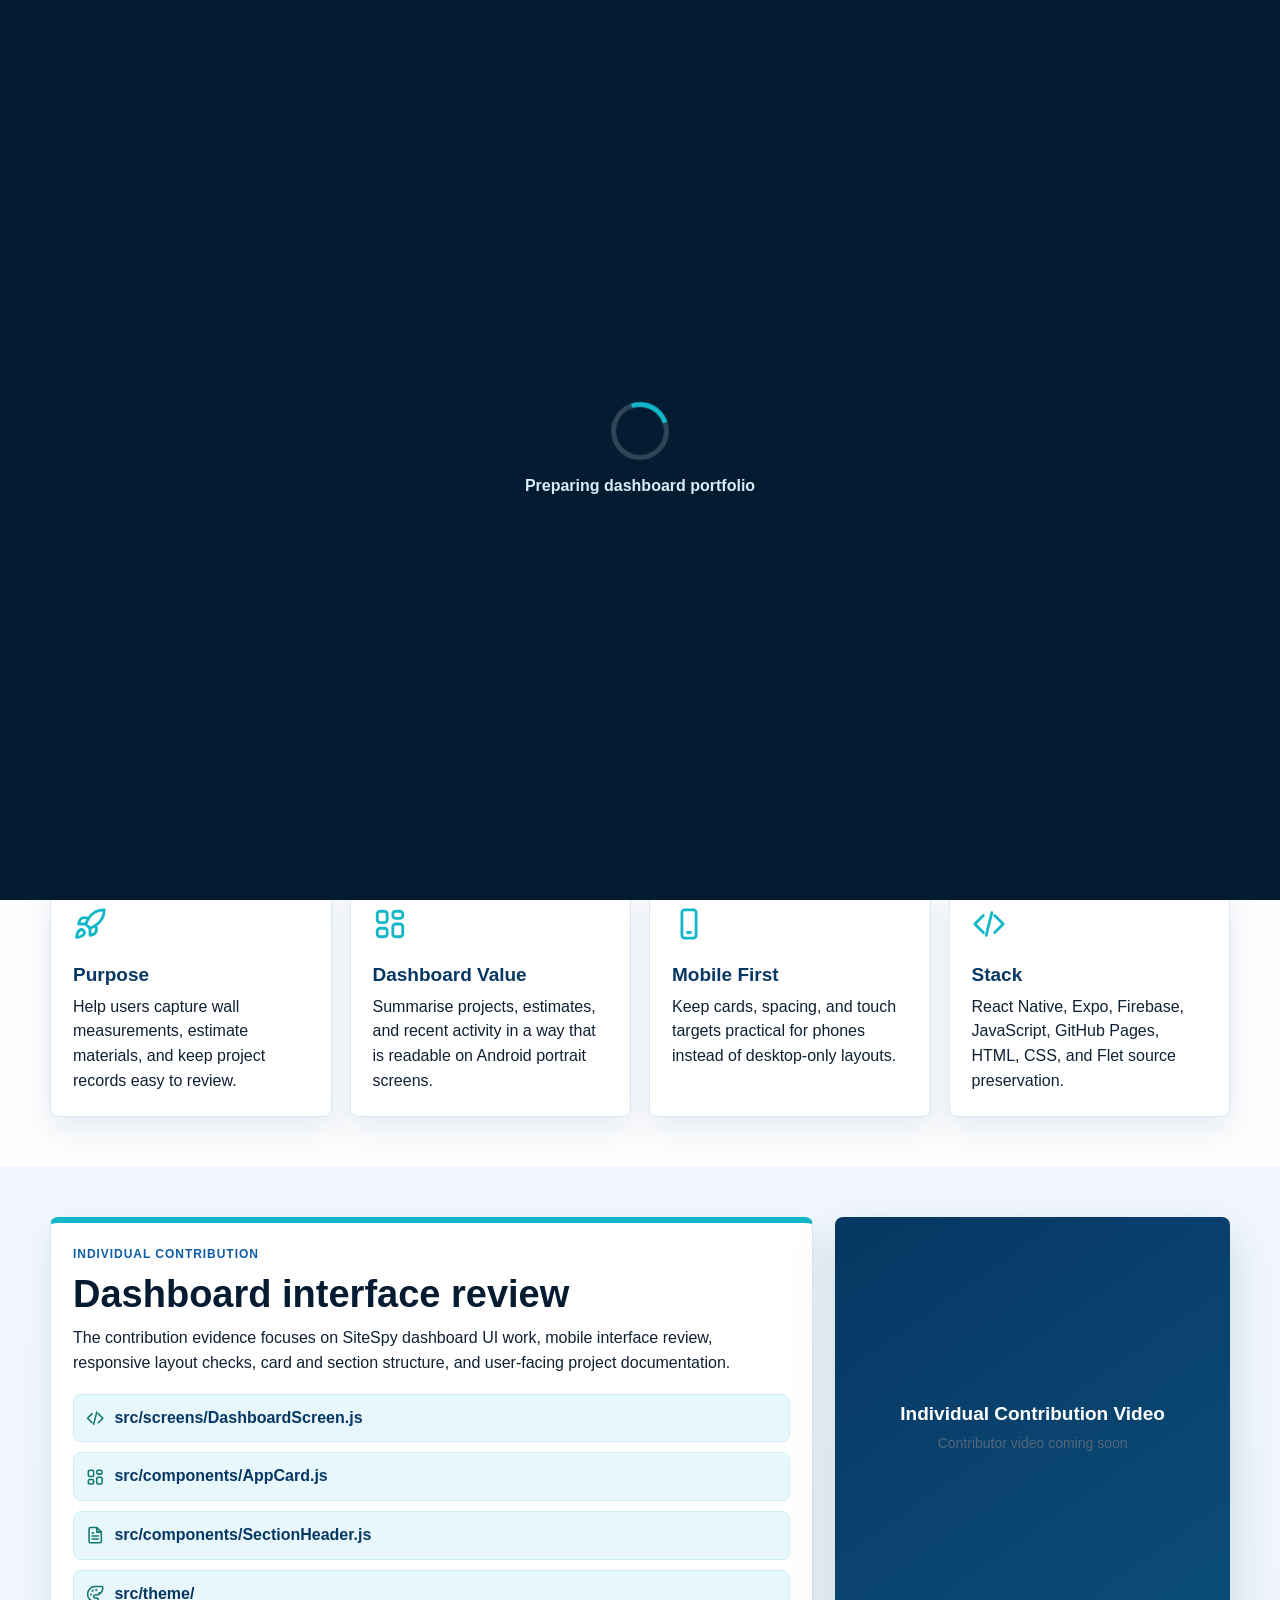
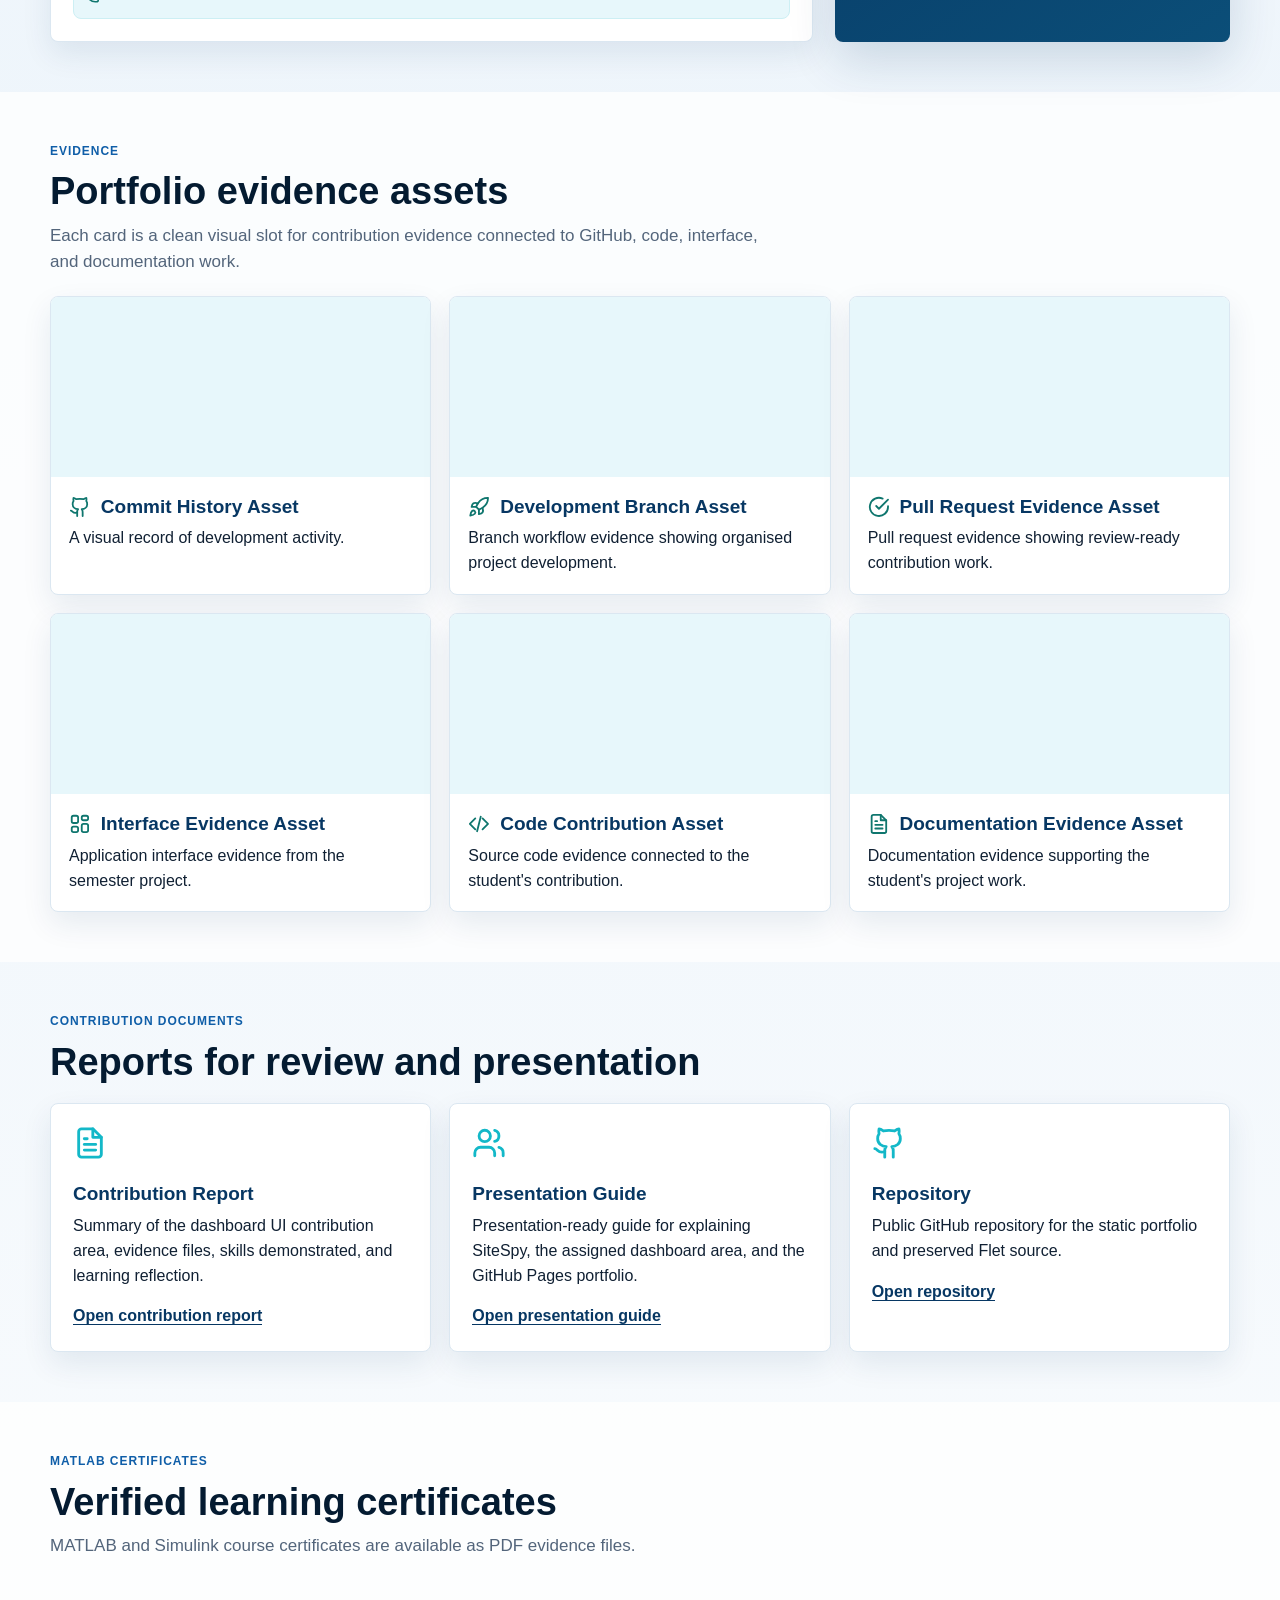
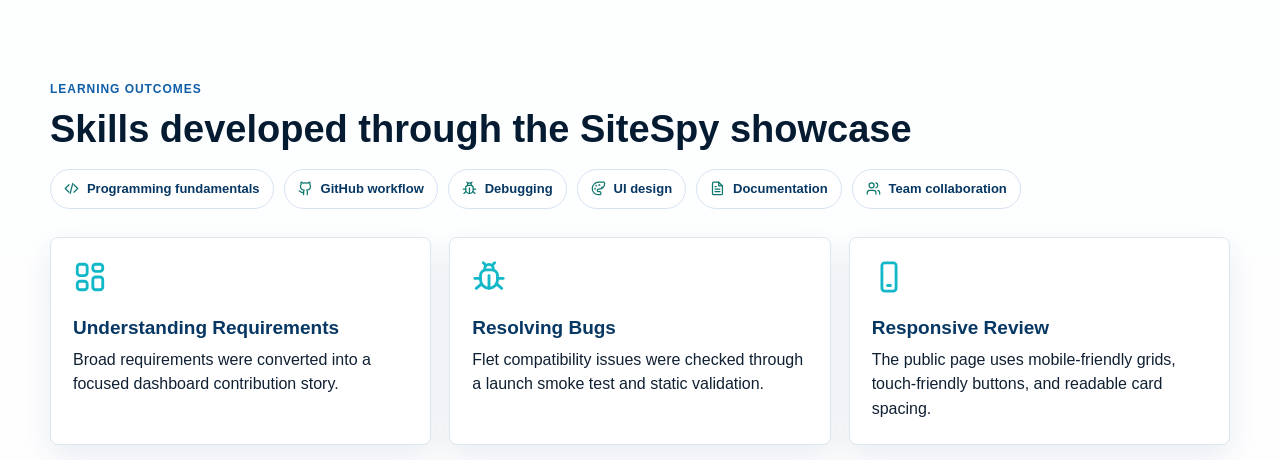
==== index.html @ 9b21f2cf "Update profile picture bounds" ====
<!doctype html>
<html lang="en">
  <head>
    <meta charset="utf-8">
    <meta name="viewport" content="width=device-width, initial-scale=1">
    <meta http-equiv="refresh" content="0; url=site/">
    <title>Nambuli Nn Portfolio</title>
    <link rel="canonical" href="site/">
  </head>
  <body>
    <p><a href="site/">Open Nambuli Nn portfolio</a></p>
  </body>
</html>
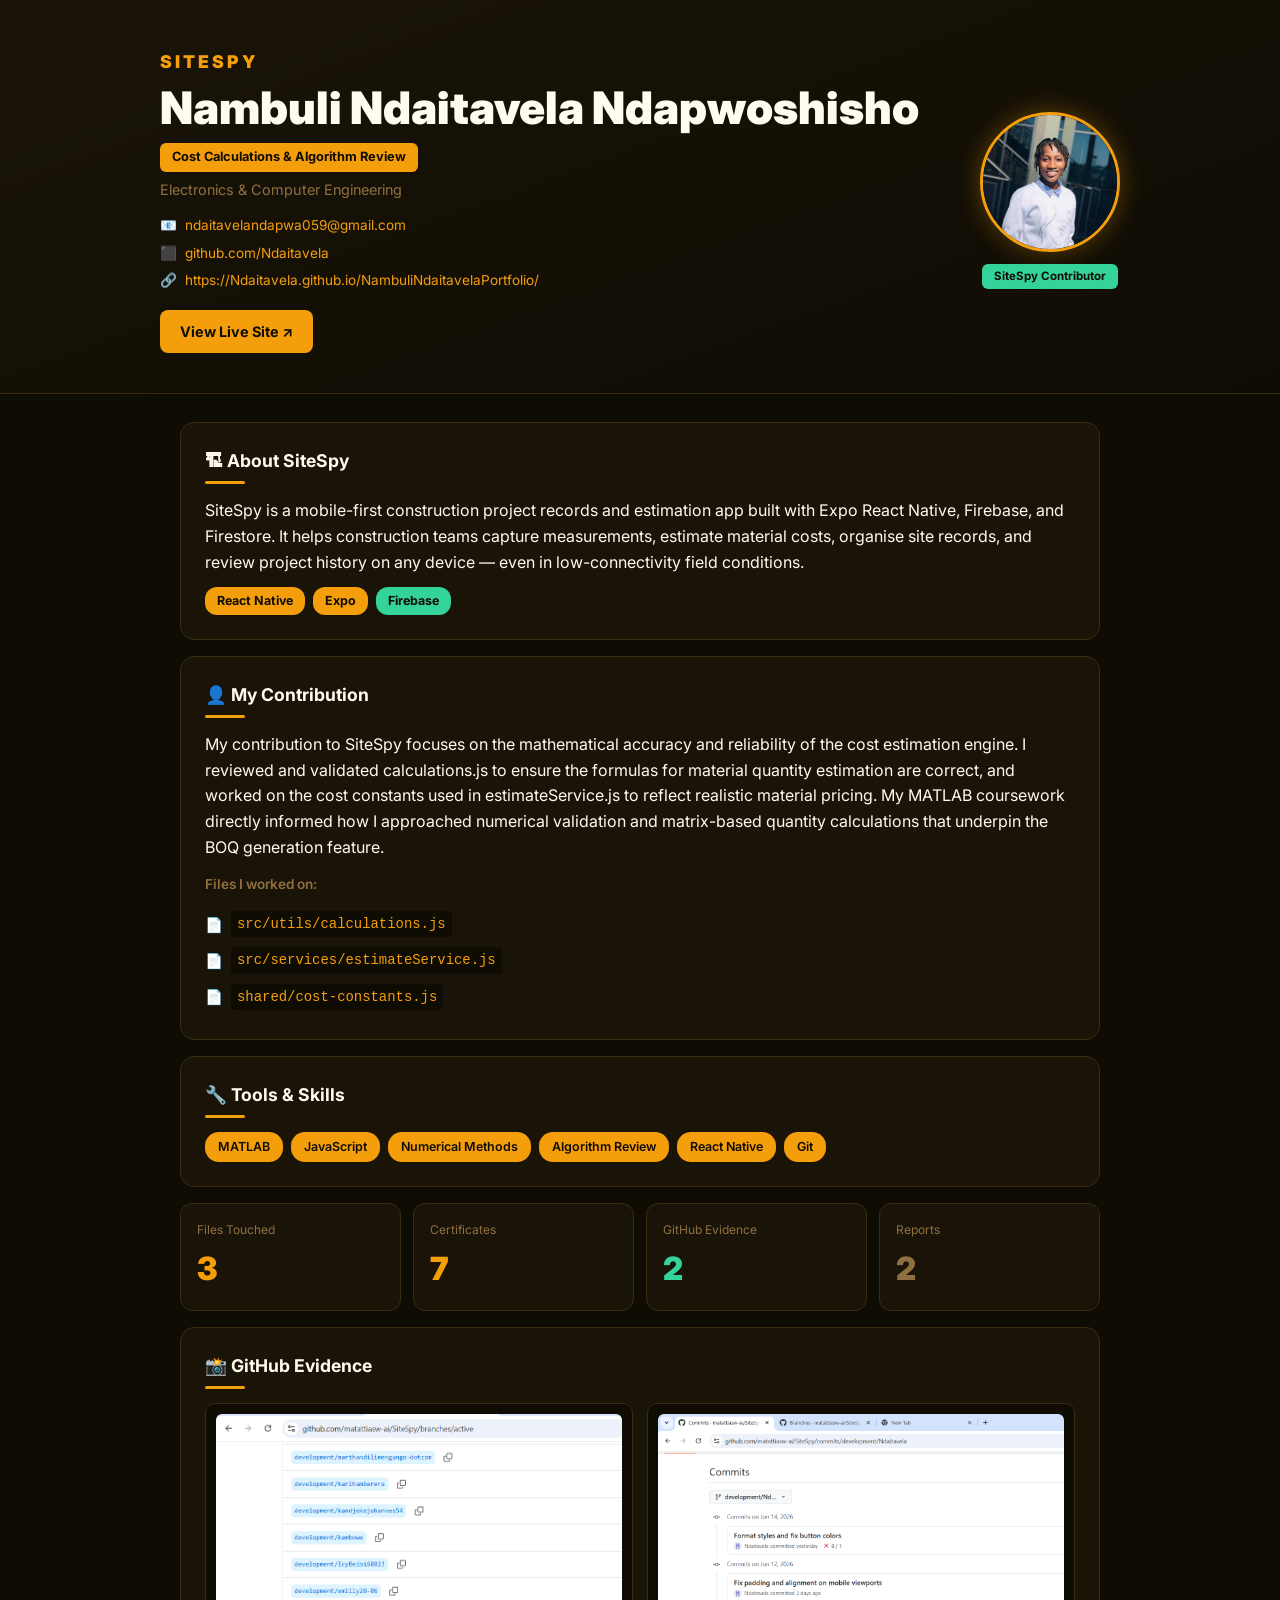
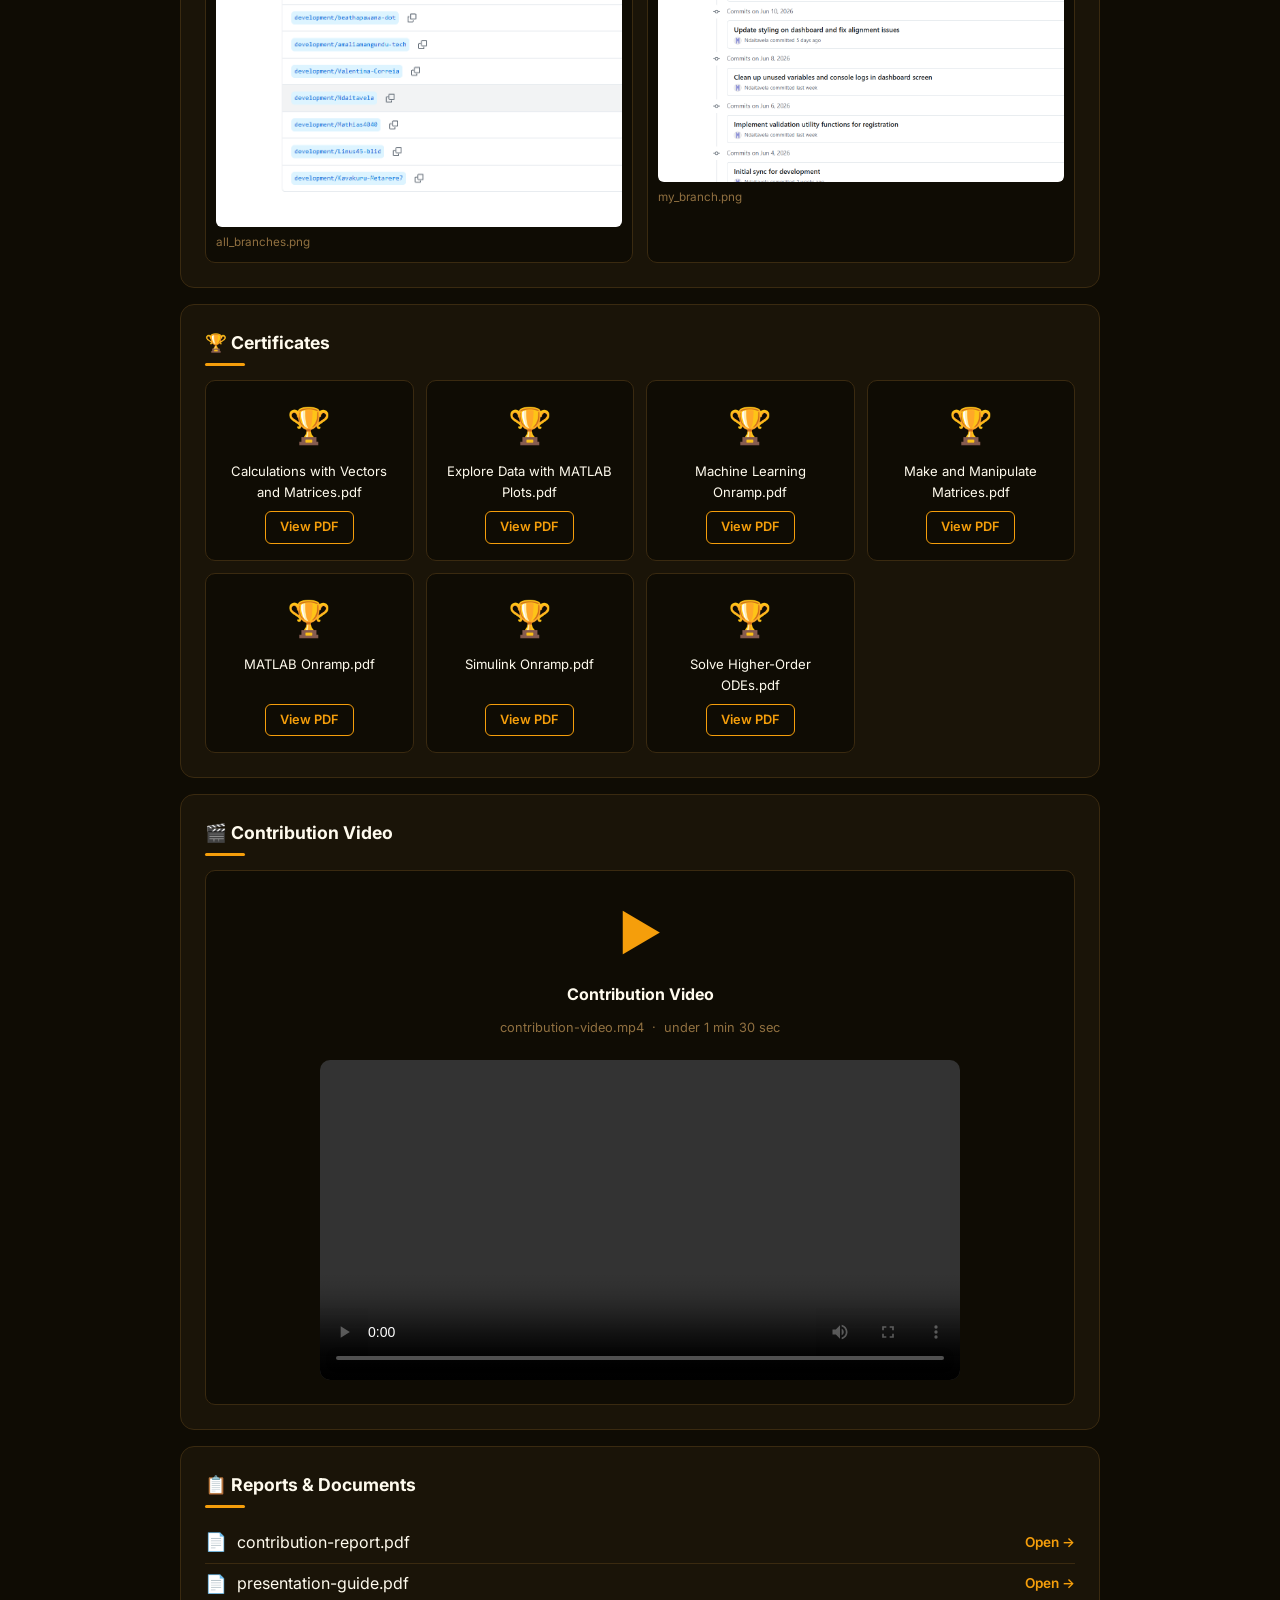
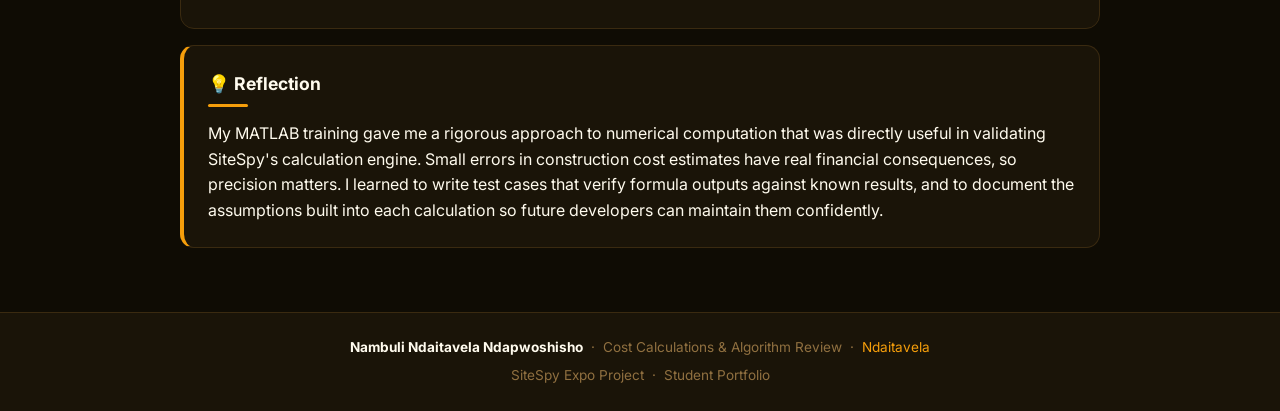
==== commit 3ea6c631: "Update portfolio site for Nambuli Ndaitavela Ndapwoshisho" ====
--- a/index.html
+++ b/index.html
@@ -1,13 +1,419 @@
-<!doctype html>
+<!DOCTYPE html>
 <html lang="en">
-  <head>
-    <meta charset="utf-8">
-    <meta name="viewport" content="width=device-width, initial-scale=1">
-    <meta http-equiv="refresh" content="0; url=site/">
-    <title>Nambuli Nn Portfolio</title>
-    <link rel="canonical" href="site/">
-  </head>
-  <body>
-    <p><a href="site/">Open Nambuli Nn portfolio</a></p>
-  </body>
+<head>
+  <meta charset="UTF-8" />
+  <meta name="viewport" content="width=device-width, initial-scale=1.0" />
+  <title>Nambuli Ndaitavela Ndapwoshisho | SiteSpy Portfolio</title>
+  <meta name="description" content="Nambuli Ndaitavela Ndapwoshisho — Cost Calculations &amp; Algorithm Review — SiteSpy student portfolio showcasing contribution evidence, certificates, and project reflection." />
+  <meta property="og:title" content="Nambuli Ndaitavela Ndapwoshisho | SiteSpy Portfolio" />
+  <meta property="og:description" content="Cost Calculations &amp; Algorithm Review — Electronics &amp; Computer Engineering" />
+  <meta property="og:url" content="https://Ndaitavela.github.io/NambuliNdaitavelaPortfolio/" />
+  <link rel="preconnect" href="https://fonts.googleapis.com" />
+  <link href="https://fonts.googleapis.com/css2?family=Inter:wght@400;500;600;700;900&display=swap" rel="stylesheet" />
+  <style>
+    *, *::before, *::after { box-sizing: border-box; margin: 0; padding: 0; }
+    :root {
+      --bg: #0F0C04;
+      --surface: #1A1408;
+      --text: #FFFBEE;
+      --muted: #907040;
+      --accent: #F59E0B;
+      --border: #3A2A10;
+      --gold: #F59E0B;
+      --success: #34D399;
+      --radius: 14px;
+      --gap: 16px;
+    }
+    html { scroll-behavior: smooth; }
+    body {
+      font-family: "Inter", system-ui, sans-serif;
+      background: var(--bg);
+      color: var(--text);
+      min-height: 100vh;
+      line-height: 1.6;
+    }
+    a { color: var(--accent); text-decoration: none; }
+    a:hover { text-decoration: underline; }
+    code {
+      font-family: "Fira Mono", "Cascadia Code", monospace;
+      background: var(--bg);
+      color: var(--accent);
+      padding: 2px 6px;
+      border-radius: 4px;
+      font-size: 0.87em;
+    }
+
+    /* ── Hero ── */
+    .hero {
+      background: linear-gradient(160deg, #1A1408 0%, #0F0C04 100%);
+      border-bottom: 1px solid var(--border);
+      padding: 48px 24px 40px;
+    }
+    .hero-inner {
+      max-width: 960px;
+      margin: 0 auto;
+      display: flex;
+      flex-wrap: wrap;
+      gap: 32px;
+      align-items: center;
+    }
+    .hero-text { flex: 1 1 340px; }
+    .hero-photo { flex: 0 0 auto; display: flex; flex-direction: column; align-items: center; gap: 12px; }
+    .wordmark { font-size: 1.1rem; font-weight: 900; color: var(--accent); letter-spacing: 3px; text-transform: uppercase; margin-bottom: 8px; }
+    h1 { font-size: clamp(1.9rem, 5vw, 2.8rem); font-weight: 900; color: var(--text); line-height: 1.1; margin-bottom: 10px; }
+    .role-badge {
+      display: inline-block;
+      background: var(--accent);
+      color: #0F0C04;
+      font-size: 0.8rem;
+      font-weight: 700;
+      padding: 4px 12px;
+      border-radius: 6px;
+      margin-bottom: 6px;
+    }
+    .dept { color: var(--muted); font-size: 0.9rem; margin-bottom: 14px; }
+    .hero-links { display: flex; flex-direction: column; gap: 6px; margin-bottom: 18px; }
+    .hero-link { display: flex; align-items: center; gap: 8px; font-size: 0.85rem; color: var(--muted); }
+    .hero-link a { color: var(--accent); }
+    .hero-link.gold a { color: var(--gold); }
+    .btn-primary {
+      display: inline-flex; align-items: center; gap: 6px;
+      background: var(--accent); color: #0F0C04;
+      font-weight: 700; font-size: 0.9rem;
+      padding: 10px 20px; border-radius: 8px;
+      border: none; cursor: pointer; transition: opacity 0.2s;
+    }
+    .btn-primary:hover { opacity: 0.85; text-decoration: none; }
+    .profile-img {
+      width: 140px; height: 140px;
+      border-radius: 50%;
+      object-fit: cover;
+      border: 3px solid var(--accent);
+      box-shadow: 0 0 24px #F59E0B55;
+    }
+    .profile-placeholder {
+      width: 140px; height: 140px;
+      border-radius: 50%;
+      background: var(--surface);
+      border: 2px solid var(--border);
+      display: flex; align-items: center; justify-content: center;
+      font-size: 3rem;
+    }
+    .contributor-badge {
+      background: var(--success);
+      color: #0F0C04;
+      font-size: 0.72rem;
+      font-weight: 700;
+      padding: 3px 12px;
+      border-radius: 6px;
+    }
+
+    /* ── Layout ── */
+    .main { max-width: 960px; margin: 0 auto; padding: 28px 20px 48px; }
+    .card {
+      background: var(--surface);
+      border: 1px solid var(--border);
+      border-radius: var(--radius);
+      padding: 24px;
+      margin-bottom: var(--gap);
+    }
+    .card-left-accent {
+      border-left: 4px solid var(--accent);
+    }
+    .section-header { margin-bottom: 14px; }
+    .section-header h2 {
+      font-size: 1.1rem;
+      font-weight: 700;
+      color: var(--text);
+      display: flex;
+      align-items: center;
+      gap: 8px;
+    }
+    .section-header h2::after {
+      content: "";
+      display: block;
+      width: 40px;
+      height: 3px;
+      background: var(--accent);
+      border-radius: 4px;
+      margin-left: 0;
+      margin-top: 6px;
+    }
+    .section-title-row { display: flex; flex-direction: column; gap: 6px; margin-bottom: 14px; }
+    .section-title-row h2 { font-size: 1.1rem; font-weight: 700; color: var(--text); }
+    .accent-bar { width: 40px; height: 3px; background: var(--accent); border-radius: 4px; }
+
+    /* ── About SiteSpy ── */
+    .tech-pills { display: flex; flex-wrap: wrap; gap: 8px; margin-top: 12px; }
+    .pill {
+      background: var(--accent);
+      color: #0F0C04;
+      font-size: 0.78rem;
+      font-weight: 700;
+      padding: 4px 12px;
+      border-radius: 12px;
+    }
+    .pill.gold { background: var(--gold); }
+    .pill.success { background: var(--success); }
+
+    /* ── Skills chips ── */
+    .chips { display: flex; flex-wrap: wrap; gap: 8px; }
+    .chip {
+      background: var(--accent);
+      color: #0F0C04;
+      font-size: 0.78rem;
+      font-weight: 600;
+      padding: 5px 13px;
+      border-radius: 14px;
+    }
+
+    /* ── Files list ── */
+    .files-list { list-style: none; padding: 0; margin-top: 10px; }
+    .files-list li { padding: 5px 0; display: flex; align-items: center; gap: 8px; }
+    .files-list li::before { content: "📄"; font-size: 0.9rem; }
+
+    /* ── Stats grid ── */
+    .stats-grid {
+      display: grid;
+      grid-template-columns: repeat(auto-fit, minmax(140px, 1fr));
+      gap: 12px;
+      margin-bottom: var(--gap);
+    }
+    .stat-card {
+      background: var(--surface);
+      border: 1px solid var(--border);
+      border-radius: 12px;
+      padding: 16px;
+    }
+    .stat-label { font-size: 0.75rem; color: var(--muted); margin-bottom: 4px; }
+    .stat-value { font-size: 2rem; font-weight: 900; color: var(--accent); }
+    .stat-card.gold .stat-value { color: var(--gold); }
+    .stat-card.success .stat-value { color: var(--success); }
+    .stat-card.muted .stat-value { color: var(--muted); }
+
+    /* ── GitHub evidence ── */
+    .gh-grid { display: grid; grid-template-columns: repeat(auto-fit, minmax(260px, 1fr)); gap: 14px; margin-top: 10px; }
+    .gh-img-wrap { background: var(--bg); border: 1px solid var(--border); border-radius: 10px; padding: 10px; }
+    .gh-img-wrap img { width: 100%; border-radius: 6px; display: block; }
+    .img-label { font-size: 0.73rem; color: var(--muted); margin-top: 6px; }
+
+    /* ── Certificates ── */
+    .cert-grid { display: grid; grid-template-columns: repeat(auto-fit, minmax(200px, 1fr)); gap: 12px; margin-top: 10px; }
+    .cert-card {
+      background: var(--bg);
+      border: 1px solid var(--border);
+      border-radius: 10px;
+      padding: 16px;
+      display: flex; flex-direction: column; align-items: center; gap: 8px;
+      text-align: center;
+    }
+    .cert-icon { font-size: 2.2rem; }
+    .cert-name { font-size: 0.82rem; color: var(--text); flex: 1; }
+    .btn-outline {
+      display: inline-block;
+      border: 1px solid var(--accent);
+      color: var(--accent);
+      padding: 5px 14px;
+      border-radius: 6px;
+      font-size: 0.8rem;
+      font-weight: 600;
+      transition: background 0.15s;
+    }
+    .btn-outline:hover { background: var(--accent); color: #0F0C04; text-decoration: none; }
+
+    /* ── Video ── */
+    .video-card {
+      background: var(--bg);
+      border: 1px solid var(--border);
+      border-radius: 10px;
+      padding: 24px;
+      display: flex; flex-direction: column; align-items: center; gap: 10px;
+      text-align: center;
+    }
+    .play-icon { font-size: 3rem; color: var(--accent); }
+    .video-label { font-size: 1rem; font-weight: 700; color: var(--text); }
+    .video-sub { font-size: 0.8rem; color: var(--muted); }
+
+    /* ── Reports ── */
+    .report-row {
+      display: flex; align-items: center; gap: 10px;
+      padding: 6px 0;
+      border-bottom: 1px solid var(--border);
+    }
+    .report-row:last-child { border-bottom: none; }
+    .pdf-icon { font-size: 1.1rem; }
+    .btn-link { margin-left: auto; color: var(--accent); font-size: 0.85rem; font-weight: 600; }
+
+    /* ── Empty state ── */
+    .empty-msg {
+      background: var(--bg);
+      border: 1px solid var(--border);
+      border-radius: 10px;
+      padding: 24px;
+      text-align: center;
+      color: var(--muted);
+      font-size: 0.88rem;
+    }
+
+    /* ── Footer ── */
+    footer {
+      background: var(--surface);
+      border-top: 1px solid var(--border);
+      padding: 24px;
+      text-align: center;
+    }
+    footer p { font-size: 0.85rem; color: var(--muted); }
+    footer strong { color: var(--text); }
+
+    @media (max-width: 600px) {
+      .hero { padding: 32px 16px; }
+      .main { padding: 20px 14px 40px; }
+      .card { padding: 18px; }
+    }
+  </style>
+</head>
+<body>
+
+<!-- HERO -->
+<section class="hero">
+  <div class="hero-inner">
+    <div class="hero-text">
+      <div class="wordmark">SiteSpy</div>
+      <h1>Nambuli Ndaitavela Ndapwoshisho</h1>
+      <span class="role-badge">Cost Calculations &amp; Algorithm Review</span>
+      <p class="dept">Electronics &amp; Computer Engineering</p>
+      <div class="hero-links">
+        <div class="hero-link">📧 <a href="mailto:ndaitavelandapwa059@gmail.com">ndaitavelandapwa059@gmail.com</a></div>
+        <div class="hero-link">⬛ <a href="https://github.com/Ndaitavela" target="_blank">github.com/Ndaitavela</a></div>
+        <div class="hero-link gold">🔗 <a href="https://Ndaitavela.github.io/NambuliNdaitavelaPortfolio/" target="_blank">https://Ndaitavela.github.io/NambuliNdaitavelaPortfolio/</a></div>
+      </div>
+      <a href="https://Ndaitavela.github.io/NambuliNdaitavelaPortfolio/" class="btn-primary" target="_blank">View Live Site ↗</a>
+    </div>
+    <div class="hero-photo">
+      <img src="[data-uri]" alt="Nambuli Ndaitavela Ndapwoshisho" class="profile-img" />
+      <span class="contributor-badge">SiteSpy Contributor</span>
+    </div>
+  </div>
+</section>
+
+<!-- MAIN -->
+<main class="main">
+
+  <!-- About SiteSpy -->
+  <div class="card">
+    <div class="section-title-row"><h2>🏗 About SiteSpy</h2><div class="accent-bar"></div></div>
+    <p>SiteSpy is a mobile-first construction project records and estimation app built with Expo React Native, Firebase, and Firestore. It helps construction teams capture measurements, estimate material costs, organise site records, and review project history on any device — even in low-connectivity field conditions.</p>
+    <div class="tech-pills">
+      <span class="pill">React Native</span>
+      <span class="pill gold">Expo</span>
+      <span class="pill success">Firebase</span>
+    </div>
+  </div>
+
+  <!-- My Contribution -->
+  <div class="card">
+    <div class="section-title-row"><h2>👤 My Contribution</h2><div class="accent-bar"></div></div>
+    <p>My contribution to SiteSpy focuses on the mathematical accuracy and reliability of the cost estimation engine. I reviewed and validated calculations.js to ensure the formulas for material quantity estimation are correct, and worked on the cost constants used in estimateService.js to reflect realistic material pricing. My MATLAB coursework directly informed how I approached numerical validation and matrix-based quantity calculations that underpin the BOQ generation feature.</p>
+    <p style="margin-top:14px;font-size:0.85rem;color:var(--muted);font-weight:600;">Files I worked on:</p>
+    <ul class="files-list">
+      <li><code>src/utils/calculations.js</code></li><li><code>src/services/estimateService.js</code></li><li><code>shared/cost-constants.js</code></li>
+    </ul>
+  </div>
+
+  <!-- Skills -->
+  <div class="card">
+    <div class="section-title-row"><h2>🔧 Tools &amp; Skills</h2><div class="accent-bar"></div></div>
+    <div class="chips"><span class="chip">MATLAB</span> <span class="chip">JavaScript</span> <span class="chip">Numerical Methods</span> <span class="chip">Algorithm Review</span> <span class="chip">React Native</span> <span class="chip">Git</span></div>
+  </div>
+
+  <!-- Stats -->
+  <div class="stats-grid">
+    <div class="stat-card"><p class="stat-label">Files Touched</p><p class="stat-value">3</p></div>
+    <div class="stat-card gold"><p class="stat-label">Certificates</p><p class="stat-value">7</p></div>
+    <div class="stat-card success"><p class="stat-label">GitHub Evidence</p><p class="stat-value">2</p></div>
+    <div class="stat-card muted"><p class="stat-label">Reports</p><p class="stat-value">2</p></div>
+  </div>
+
+  <!-- GitHub Evidence -->
+  <div class="card">
+    <div class="section-title-row"><h2>📸 GitHub Evidence</h2><div class="accent-bar"></div></div>
+    <div class="gh-grid"><div class="gh-img-wrap"><img src="[data-uri]" alt="all_branches.png" /><p class="img-label">all_branches.png</p></div><div class="gh-img-wrap"><img src="[data-uri]" alt="my_branch.png" /><p class="img-label">my_branch.png</p></div></div>
+  </div>
+
+  <!-- Certificates -->
+  <div class="card">
+    <div class="section-title-row"><h2>🏆 Certificates</h2><div class="accent-bar"></div></div>
+    <div class="cert-grid">
+            <div class="cert-card">
+                <div class="cert-icon">🏆</div>
+                <p class="cert-name">Calculations with Vectors and Matrices.pdf</p>
+                <a href="certificates/Calculations with Vectors and Matrices.pdf" target="_blank" class="btn-outline">View PDF</a>
+            </div>
+            <div class="cert-card">
+                <div class="cert-icon">🏆</div>
+                <p class="cert-name">Explore Data with MATLAB Plots.pdf</p>
+                <a href="certificates/Explore Data with MATLAB Plots.pdf" target="_blank" class="btn-outline">View PDF</a>
+            </div>
+            <div class="cert-card">
+                <div class="cert-icon">🏆</div>
+                <p class="cert-name">Machine Learning Onramp.pdf</p>
+                <a href="certificates/Machine Learning Onramp.pdf" target="_blank" class="btn-outline">View PDF</a>
+            </div>
+            <div class="cert-card">
+                <div class="cert-icon">🏆</div>
+                <p class="cert-name">Make and Manipulate Matrices.pdf</p>
+                <a href="certificates/Make and Manipulate Matrices.pdf" target="_blank" class="btn-outline">View PDF</a>
+            </div>
+            <div class="cert-card">
+                <div class="cert-icon">🏆</div>
+                <p class="cert-name">MATLAB Onramp.pdf</p>
+                <a href="certificates/MATLAB Onramp.pdf" target="_blank" class="btn-outline">View PDF</a>
+            </div>
+            <div class="cert-card">
+                <div class="cert-icon">🏆</div>
+                <p class="cert-name">Simulink Onramp.pdf</p>
+                <a href="certificates/Simulink Onramp.pdf" target="_blank" class="btn-outline">View PDF</a>
+            </div>
+            <div class="cert-card">
+                <div class="cert-icon">🏆</div>
+                <p class="cert-name">Solve Higher-Order ODEs.pdf</p>
+                <a href="certificates/Solve Higher-Order ODEs.pdf" target="_blank" class="btn-outline">View PDF</a>
+            </div></div>
+  </div>
+
+  <!-- Contribution Video -->
+  <div class="card">
+    <div class="section-title-row"><h2>🎬 Contribution Video</h2><div class="accent-bar"></div></div>
+    
+        <div class="video-card">
+            <div class="play-icon">▶</div>
+            <p class="video-label">Contribution Video</p>
+            <p class="video-sub">contribution-video.mp4 &nbsp;·&nbsp; under 1 min 30 sec</p>
+            <video controls style="width:100%;max-width:640px;border-radius:10px;margin-top:12px;">
+                <source src="videos/contribution-video/contribution-video.mp4" type="video/mp4">
+                <p>Your browser does not support video. <a href="videos/contribution-video/contribution-video.mp4">Download it here</a>.</p>
+            </video>
+        </div>
+  </div>
+
+  <!-- Reports -->
+  <div class="card">
+    <div class="section-title-row"><h2>📋 Reports &amp; Documents</h2><div class="accent-bar"></div></div>
+    <div class="report-row"><span class="pdf-icon">📄</span><span>contribution-report.pdf</span><a href="docs/contribution-report.pdf" target="_blank" class="btn-link">Open →</a></div><div class="report-row"><span class="pdf-icon">📄</span><span>presentation-guide.pdf</span><a href="docs/presentation-guide.pdf" target="_blank" class="btn-link">Open →</a></div>
+  </div>
+
+  <!-- Reflection -->
+  <div class="card card-left-accent">
+    <div class="section-title-row"><h2>💡 Reflection</h2><div class="accent-bar"></div></div>
+    <p>My MATLAB training gave me a rigorous approach to numerical computation that was directly useful in validating SiteSpy's calculation engine. Small errors in construction cost estimates have real financial consequences, so precision matters. I learned to write test cases that verify formula outputs against known results, and to document the assumptions built into each calculation so future developers can maintain them confidently.</p>
+  </div>
+
+</main>
+
+<footer>
+  <p><strong>Nambuli Ndaitavela Ndapwoshisho</strong> &nbsp;·&nbsp; Cost Calculations &amp; Algorithm Review &nbsp;·&nbsp; <a href="https://github.com/Ndaitavela">Ndaitavela</a></p>
+  <p style="margin-top:6px;">SiteSpy Expo Project &nbsp;·&nbsp; Student Portfolio</p>
+</footer>
+
+</body>
 </html>
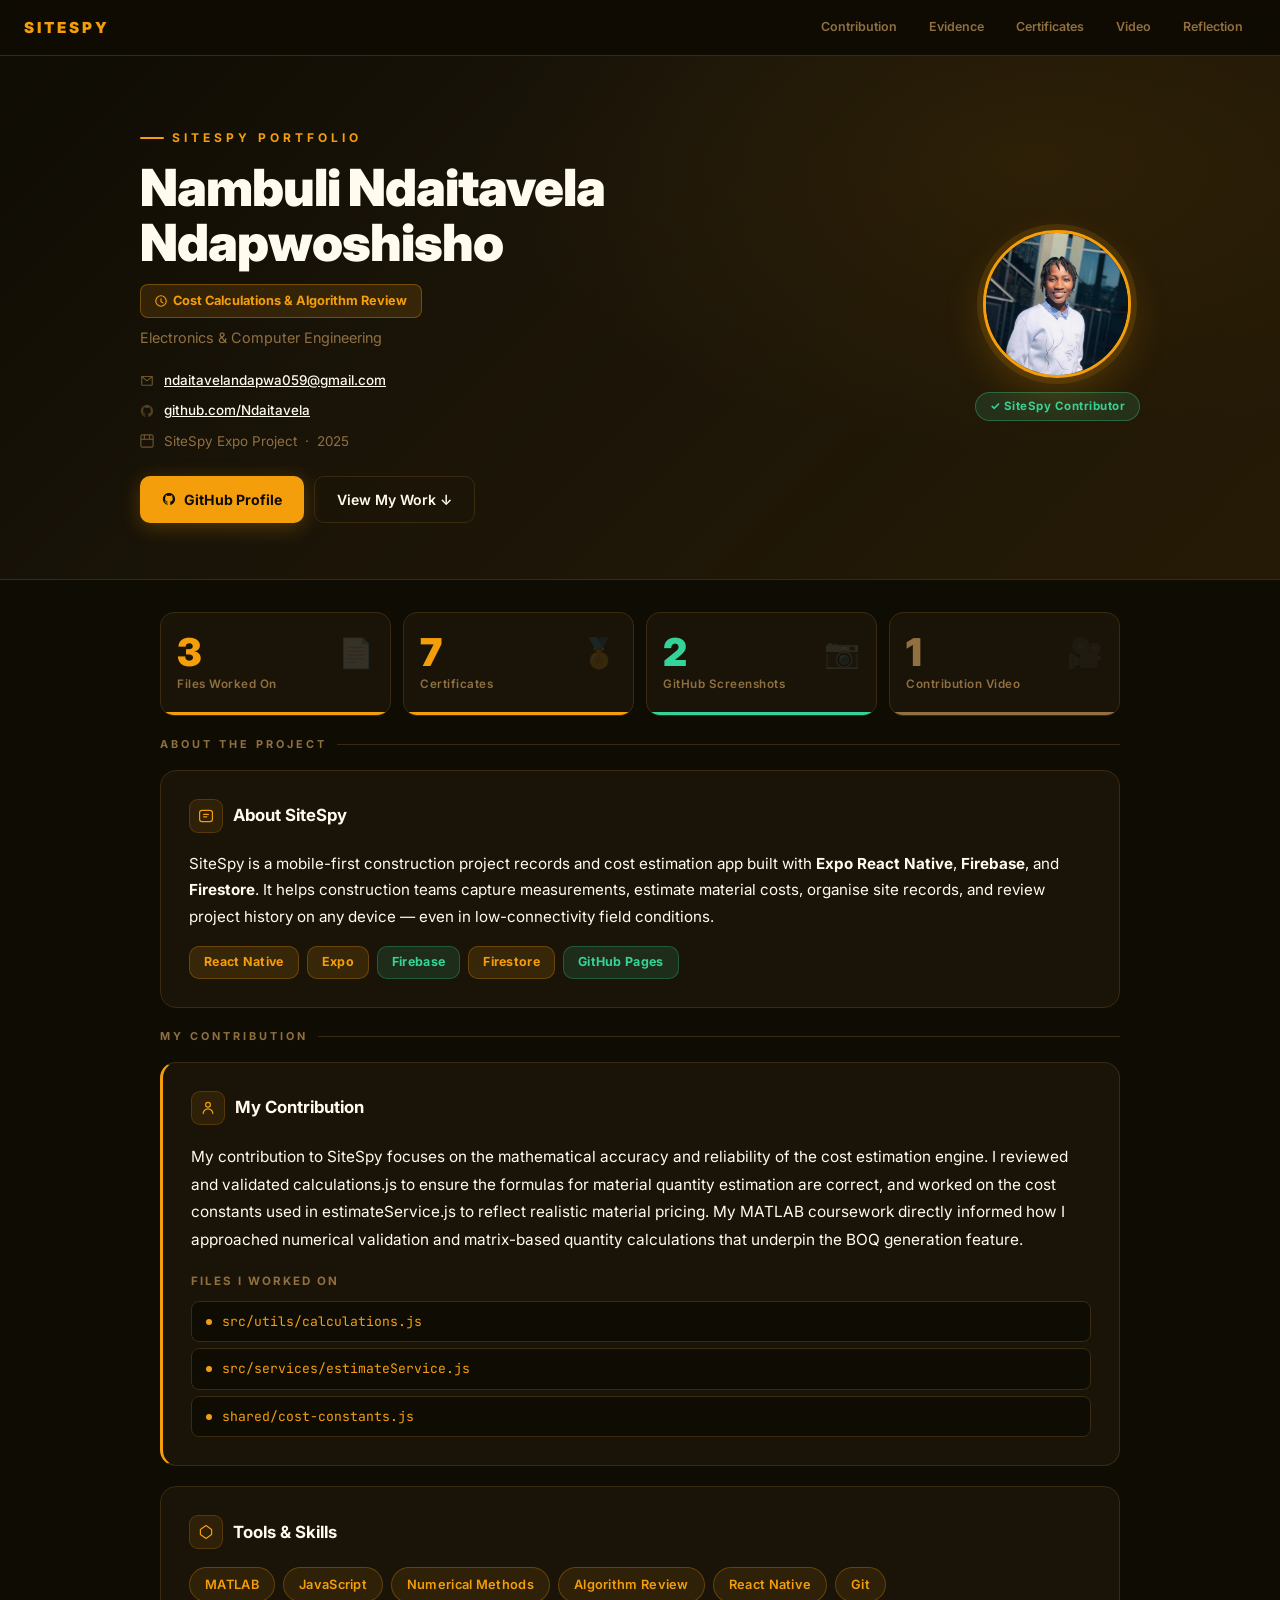
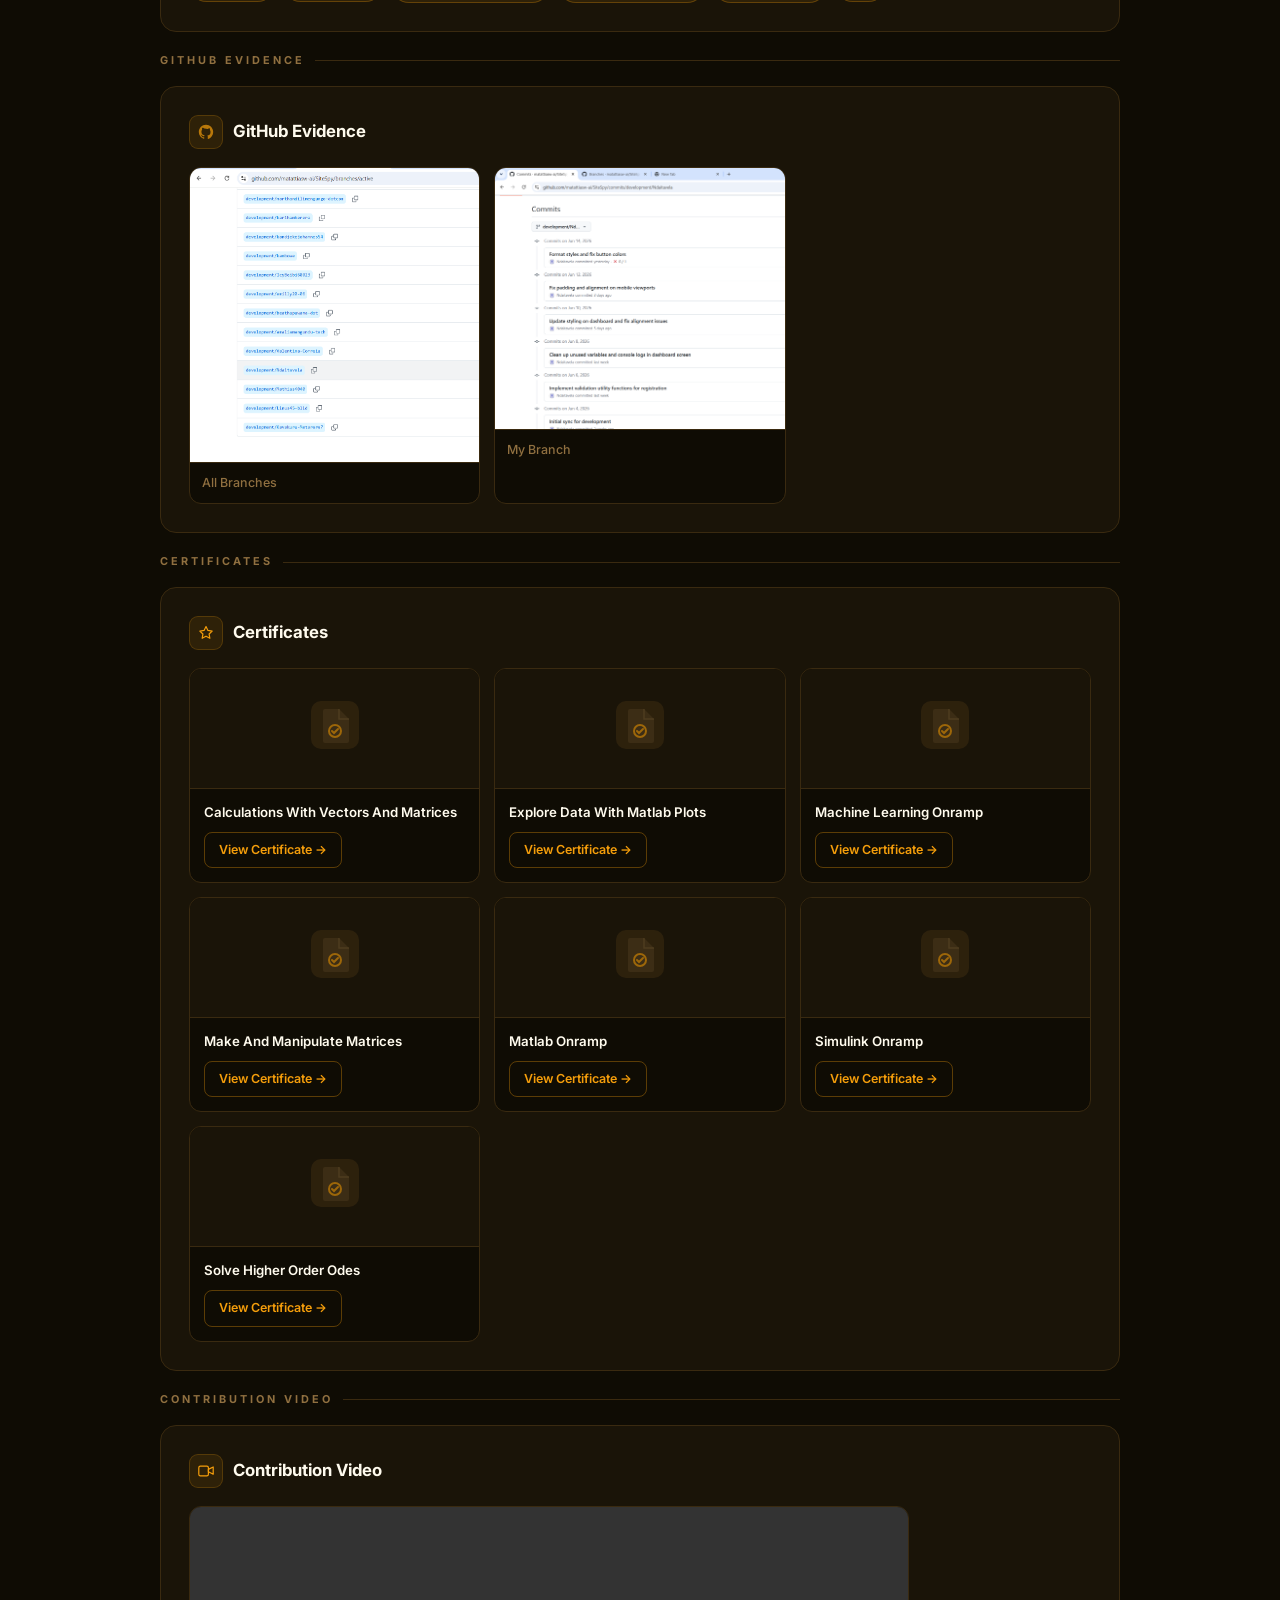
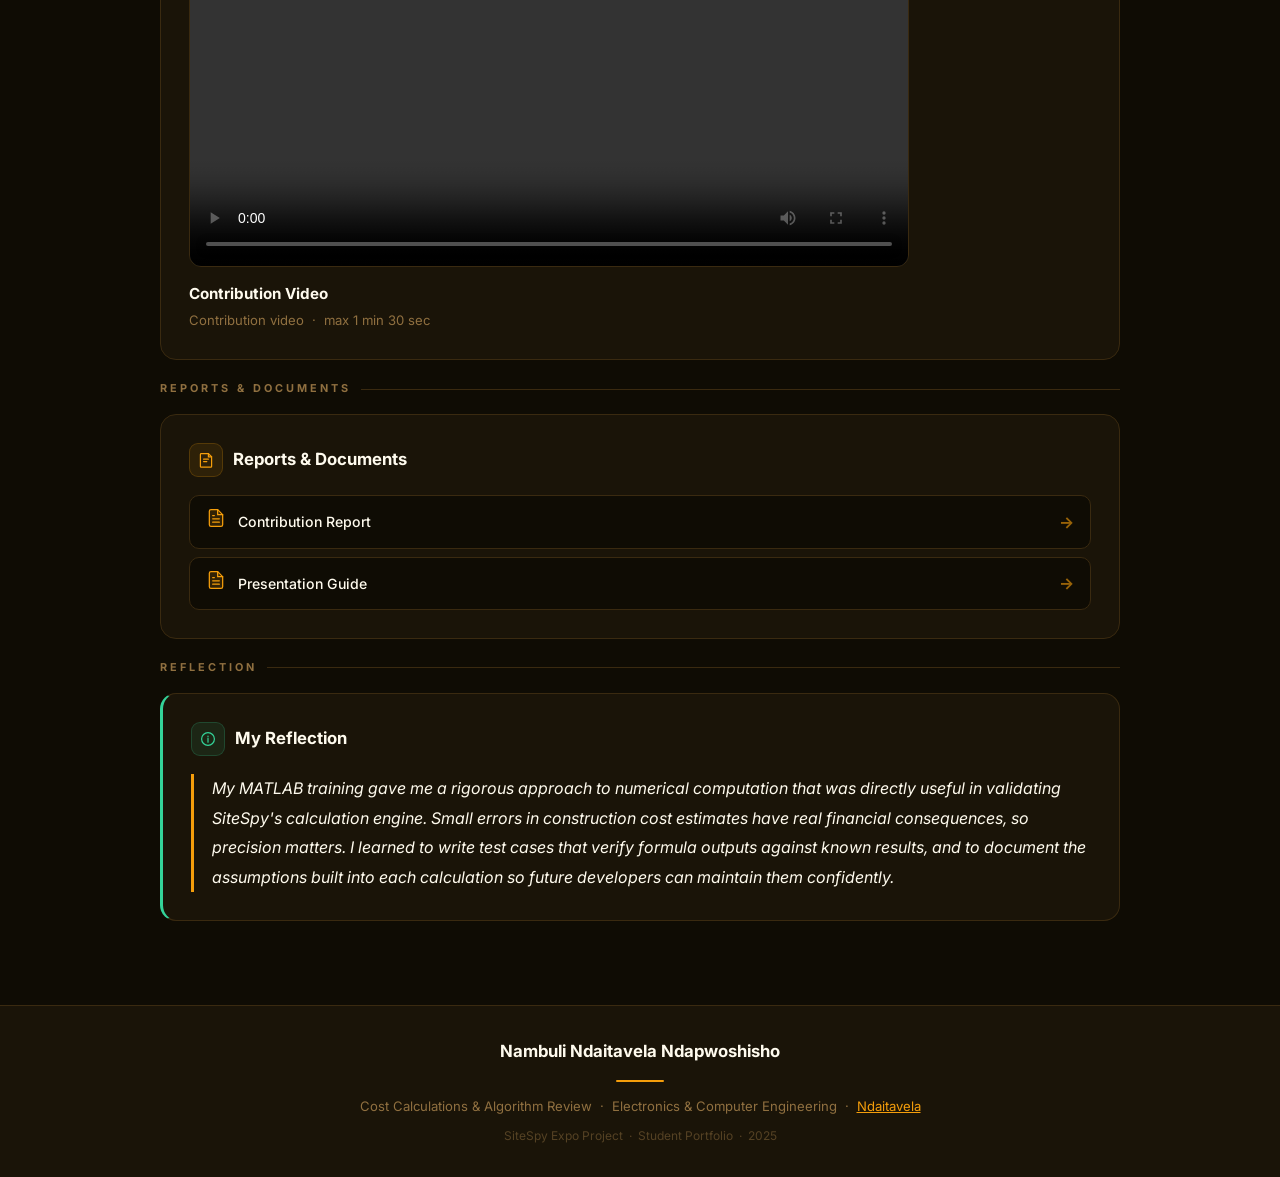
==== commit a068a1c3: "Update portfolio site for Nambuli Ndaitavela Ndapwoshisho" ====
--- a/index.html
+++ b/index.html
@@ -8,8 +8,10 @@
   <meta property="og:title" content="Nambuli Ndaitavela Ndapwoshisho | SiteSpy Portfolio" />
   <meta property="og:description" content="Cost Calculations &amp; Algorithm Review — Electronics &amp; Computer Engineering" />
   <meta property="og:url" content="https://Ndaitavela.github.io/NambuliNdaitavelaPortfolio/" />
+  <meta property="og:type" content="website" />
   <link rel="preconnect" href="https://fonts.googleapis.com" />
-  <link href="https://fonts.googleapis.com/css2?family=Inter:wght@400;500;600;700;900&display=swap" rel="stylesheet" />
+  <link rel="preconnect" href="https://fonts.gstatic.com" crossorigin />
+  <link href="https://fonts.googleapis.com/css2?family=Inter:wght@400;500;600;700;900&family=JetBrains+Mono:wght@400;600&display=swap" rel="stylesheet" />
   <style>
     *, *::before, *::after { box-sizing: border-box; margin: 0; padding: 0; }
     :root {
@@ -21,277 +23,506 @@
       --border: #3A2A10;
       --gold: #F59E0B;
       --success: #34D399;
-      --radius: 14px;
-      --gap: 16px;
-    }
-    html { scroll-behavior: smooth; }
+      --radius: 16px;
+      --gap: 20px;
+      --font: "Inter", system-ui, sans-serif;
+      --mono: "JetBrains Mono", monospace;
+    }
+    html { scroll-behavior: smooth; font-size: 16px; }
     body {
-      font-family: "Inter", system-ui, sans-serif;
+      font-family: var(--font);
       background: var(--bg);
       color: var(--text);
       min-height: 100vh;
-      line-height: 1.6;
-    }
-    a { color: var(--accent); text-decoration: none; }
-    a:hover { text-decoration: underline; }
-    code {
-      font-family: "Fira Mono", "Cascadia Code", monospace;
-      background: var(--bg);
-      color: var(--accent);
-      padding: 2px 6px;
-      border-radius: 4px;
-      font-size: 0.87em;
-    }
-
-    /* ── Hero ── */
+      line-height: 1.65;
+      overflow-x: hidden;
+    }
+    ::selection { background: #F59E0B44; color: var(--text); }
+
+    /* ── SPLASH ── */
+    #splash {
+      position: fixed; inset: 0; z-index: 9999;
+      background: #0F0C04;
+      display: flex; flex-direction: column;
+      align-items: center; justify-content: center; gap: 20px;
+      transition: opacity 0.5s ease, visibility 0.5s ease;
+    }
+    #splash.hidden { opacity: 0; visibility: hidden; pointer-events: none; }
+    .splash-wordmark {
+      font-size: 2rem; font-weight: 900; letter-spacing: 6px;
+      color: #F59E0B; text-transform: uppercase;
+      animation: fadeUp 0.6s ease both;
+    }
+    .splash-name {
+      font-size: 1rem; color: #907040; letter-spacing: 2px;
+      animation: fadeUp 0.6s ease 0.15s both;
+    }
+    .splash-bar {
+      width: 180px; height: 3px;
+      background: #3A2A10;
+      border-radius: 3px; overflow: hidden;
+      animation: fadeUp 0.6s ease 0.25s both;
+    }
+    .splash-bar-fill {
+      height: 100%; width: 0%;
+      background: linear-gradient(90deg, #F59E0B, #34D399);
+      border-radius: 3px;
+      animation: barLoad 1.2s ease 0.3s forwards;
+    }
+    @keyframes barLoad { to { width: 100%; } }
+    @keyframes fadeUp {
+      from { opacity:0; transform:translateY(12px); }
+      to   { opacity:1; transform:translateY(0); }
+    }
+
+    /* ── SCROLL REVEAL ── */
+    .reveal {
+      opacity: 0; transform: translateY(24px);
+      transition: opacity 0.55s ease, transform 0.55s ease;
+    }
+    .reveal.visible { opacity: 1; transform: translateY(0); }
+
+    /* ── NAV ── */
+    nav {
+      position: sticky; top: 0; z-index: 100;
+      background: #0F0C04dd;
+      backdrop-filter: blur(16px);
+      border-bottom: 1px solid #3A2A10;
+      padding: 0 24px;
+      display: flex; align-items: center; justify-content: space-between;
+      height: 56px;
+    }
+    .nav-brand {
+      font-weight: 900; font-size: 0.95rem;
+      letter-spacing: 3px; color: #F59E0B; text-transform: uppercase;
+    }
+    .nav-links { display: flex; gap: 6px; }
+    .nav-link {
+      font-size: 0.78rem; font-weight: 600;
+      color: #907040; padding: 6px 12px; border-radius: 8px;
+      border: 1px solid transparent;
+      transition: all 0.2s ease; text-decoration: none;
+    }
+    .nav-link:hover { background: #3A2A10; color: #FFFBEE; border-color: #3A2A10; text-decoration: none; }
+    .nav-link.active { background: #F59E0B22; color: #F59E0B; border-color: #F59E0B44; }
+
+    /* ── HERO ── */
     .hero {
-      background: linear-gradient(160deg, #1A1408 0%, #0F0C04 100%);
-      border-bottom: 1px solid var(--border);
-      padding: 48px 24px 40px;
+      background: linear-gradient(135deg, #0F0C04 0%, #1A1408 40%, #F59E0B18 100%);
+      border-bottom: 1px solid #3A2A10;
+      padding: 72px 24px 56px;
+      position: relative; overflow: hidden;
+    }
+    .hero::before {
+      content: "";
+      position: absolute; inset: 0;
+      background: radial-gradient(ellipse 60% 80% at 80% 20%, #F59E0B12, transparent 70%);
+      pointer-events: none;
     }
     .hero-inner {
-      max-width: 960px;
-      margin: 0 auto;
-      display: flex;
-      flex-wrap: wrap;
-      gap: 32px;
-      align-items: center;
-    }
-    .hero-text { flex: 1 1 340px; }
-    .hero-photo { flex: 0 0 auto; display: flex; flex-direction: column; align-items: center; gap: 12px; }
-    .wordmark { font-size: 1.1rem; font-weight: 900; color: var(--accent); letter-spacing: 3px; text-transform: uppercase; margin-bottom: 8px; }
-    h1 { font-size: clamp(1.9rem, 5vw, 2.8rem); font-weight: 900; color: var(--text); line-height: 1.1; margin-bottom: 10px; }
+      max-width: 1000px; margin: 0 auto;
+      display: flex; flex-wrap: wrap;
+      gap: 40px; align-items: center;
+      position: relative;
+    }
+    .hero-text { flex: 1 1 320px; }
+    .hero-photo { flex: 0 0 auto; display: flex; flex-direction: column; align-items: center; gap: 14px; }
+    .wordmark {
+      font-size: 0.75rem; font-weight: 700;
+      color: #F59E0B; letter-spacing: 4px;
+      text-transform: uppercase; margin-bottom: 12px;
+      display: flex; align-items: center; gap: 8px;
+    }
+    .wordmark::before {
+      content: ""; display: block;
+      width: 24px; height: 2px;
+      background: #F59E0B; border-radius: 2px;
+    }
+    h1 {
+      font-size: clamp(2rem, 6vw, 3.2rem);
+      font-weight: 900; color: #FFFBEE;
+      line-height: 1.08; margin-bottom: 14px;
+      letter-spacing: -0.02em;
+    }
     .role-badge {
-      display: inline-block;
-      background: var(--accent);
-      color: #0F0C04;
-      font-size: 0.8rem;
-      font-weight: 700;
-      padding: 4px 12px;
-      border-radius: 6px;
-      margin-bottom: 6px;
-    }
-    .dept { color: var(--muted); font-size: 0.9rem; margin-bottom: 14px; }
-    .hero-links { display: flex; flex-direction: column; gap: 6px; margin-bottom: 18px; }
-    .hero-link { display: flex; align-items: center; gap: 8px; font-size: 0.85rem; color: var(--muted); }
-    .hero-link a { color: var(--accent); }
-    .hero-link.gold a { color: var(--gold); }
+      display: inline-flex; align-items: center; gap: 6px;
+      background: #F59E0B22;
+      border: 1px solid #F59E0B55;
+      color: #F59E0B;
+      font-size: 0.8rem; font-weight: 700;
+      padding: 5px 14px; border-radius: 8px;
+      margin-bottom: 8px;
+    }
+    .dept { color: #907040; font-size: 0.9rem; margin-bottom: 20px; }
+    .hero-meta {
+      display: flex; flex-direction: column; gap: 8px;
+      margin-bottom: 24px;
+    }
+    .meta-row {
+      display: flex; align-items: center; gap: 10px;
+      font-size: 0.84rem; color: #907040;
+    }
+    .meta-row svg { flex-shrink: 0; opacity: 0.7; }
+    .meta-row a { color: #FFFBEE; font-weight: 500; transition: color 0.2s; }
+    .meta-row a:hover { color: #F59E0B; text-decoration: none; }
+    .hero-actions { display: flex; flex-wrap: wrap; gap: 10px; }
     .btn-primary {
-      display: inline-flex; align-items: center; gap: 6px;
-      background: var(--accent); color: #0F0C04;
-      font-weight: 700; font-size: 0.9rem;
-      padding: 10px 20px; border-radius: 8px;
-      border: none; cursor: pointer; transition: opacity 0.2s;
-    }
-    .btn-primary:hover { opacity: 0.85; text-decoration: none; }
+      display: inline-flex; align-items: center; gap: 8px;
+      background: #F59E0B; color: #0F0C04;
+      font-weight: 700; font-size: 0.88rem;
+      padding: 11px 22px; border-radius: 10px;
+      border: none; cursor: pointer;
+      transition: transform 0.2s ease, box-shadow 0.2s ease;
+      text-decoration: none;
+      box-shadow: 0 4px 20px #F59E0B44;
+    }
+    .btn-primary:hover { transform: translateY(-2px); box-shadow: 0 8px 30px #F59E0B66; text-decoration: none; }
+    .btn-ghost {
+      display: inline-flex; align-items: center; gap: 8px;
+      background: transparent;
+      border: 1px solid #3A2A10; color: #FFFBEE;
+      font-weight: 600; font-size: 0.88rem;
+      padding: 11px 22px; border-radius: 10px;
+      transition: all 0.2s ease; text-decoration: none;
+    }
+    .btn-ghost:hover { border-color: #F59E0B; color: #F59E0B; transform: translateY(-2px); text-decoration: none; }
     .profile-img {
-      width: 140px; height: 140px;
-      border-radius: 50%;
+      width: 148px; height: 148px; border-radius: 50%;
       object-fit: cover;
-      border: 3px solid var(--accent);
-      box-shadow: 0 0 24px #F59E0B55;
-    }
-    .profile-placeholder {
-      width: 140px; height: 140px;
-      border-radius: 50%;
-      background: var(--surface);
-      border: 2px solid var(--border);
+      border: 3px solid #F59E0B;
+      box-shadow: 0 0 0 6px #F59E0B22, 0 16px 40px #F59E0B33;
+      transition: transform 0.3s ease;
+    }
+    .profile-img:hover { transform: scale(1.04); }
+    .profile-avatar {
+      width: 148px; height: 148px; border-radius: 50%;
+      background: linear-gradient(135deg, #1A1408, #3A2A10);
+      border: 3px solid #F59E0B66;
+      box-shadow: 0 0 0 6px #F59E0B11;
       display: flex; align-items: center; justify-content: center;
-      font-size: 3rem;
+      font-size: 3rem; font-weight: 900; color: #F59E0B;
+      letter-spacing: -2px;
     }
     .contributor-badge {
-      background: var(--success);
-      color: #0F0C04;
-      font-size: 0.72rem;
-      font-weight: 700;
-      padding: 3px 12px;
-      border-radius: 6px;
-    }
-
-    /* ── Layout ── */
-    .main { max-width: 960px; margin: 0 auto; padding: 28px 20px 48px; }
+      background: #34D39922;
+      border: 1px solid #34D39955;
+      color: #34D399;
+      font-size: 0.72rem; font-weight: 700;
+      padding: 4px 14px; border-radius: 20px;
+      letter-spacing: 0.5px;
+    }
+    .pulse-ring {
+      position: absolute;
+      width: 148px; height: 148px; border-radius: 50%;
+      border: 2px solid #F59E0B44;
+      animation: pulse 2.5s ease-in-out infinite;
+    }
+    @keyframes pulse { 0%,100% { transform:scale(1); opacity:0.4; } 50% { transform:scale(1.12); opacity:0.1; } }
+    .avatar-wrap { position: relative; display: flex; align-items: center; justify-content: center; }
+
+    /* ── MAIN LAYOUT ── */
+    .main { max-width: 1000px; margin: 0 auto; padding: 32px 20px 64px; }
+    .section-label {
+      font-size: 0.68rem; font-weight: 700; letter-spacing: 3px;
+      text-transform: uppercase; color: #907040;
+      margin-bottom: 16px; display: flex; align-items: center; gap: 10px;
+    }
+    .section-label::after {
+      content: ""; flex: 1; height: 1px; background: #3A2A10;
+    }
+
+    /* ── CARDS ── */
     .card {
-      background: var(--surface);
-      border: 1px solid var(--border);
+      background: #1A1408;
+      border: 1px solid #3A2A10;
       border-radius: var(--radius);
-      padding: 24px;
+      padding: 28px;
       margin-bottom: var(--gap);
-    }
-    .card-left-accent {
-      border-left: 4px solid var(--accent);
-    }
-    .section-header { margin-bottom: 14px; }
-    .section-header h2 {
-      font-size: 1.1rem;
-      font-weight: 700;
-      color: var(--text);
-      display: flex;
-      align-items: center;
-      gap: 8px;
-    }
-    .section-header h2::after {
+      transition: box-shadow 0.3s ease, border-color 0.3s ease;
+    }
+    .card:hover { border-color: #F59E0B44; box-shadow: 0 4px 24px #F59E0B11; }
+    .card-accent { border-left: 3px solid #F59E0B; }
+    .card-gold { border-left: 3px solid #F59E0B; }
+    .card-success { border-left: 3px solid #34D399; }
+    .card-title {
+      display: flex; align-items: center; gap: 10px;
+      margin-bottom: 18px;
+    }
+    .card-title h2 {
+      font-size: 1.05rem; font-weight: 700; color: #FFFBEE;
+    }
+    .card-title-icon {
+      width: 34px; height: 34px; border-radius: 9px;
+      background: #F59E0B18; border: 1px solid #F59E0B33;
+      display: flex; align-items: center; justify-content: center;
+      flex-shrink: 0;
+    }
+
+    /* ── STATS ── */
+    .stats-row {
+      display: grid;
+      grid-template-columns: repeat(auto-fit, minmax(120px, 1fr));
+      gap: 12px; margin-bottom: var(--gap);
+    }
+    .stat-card {
+      background: #1A1408; border: 1px solid #3A2A10;
+      border-radius: 14px; padding: 20px 16px;
+      position: relative; overflow: hidden;
+      transition: transform 0.2s, box-shadow 0.2s;
+    }
+    .stat-card:hover { transform: translateY(-3px); box-shadow: 0 8px 24px #0F0C0488; }
+    .stat-card::before {
+      content: ""; position: absolute;
+      bottom: 0; left: 0; right: 0; height: 3px;
+    }
+    .stat-card.s-accent::before { background: #F59E0B; }
+    .stat-card.s-gold::before { background: #F59E0B; }
+    .stat-card.s-success::before { background: #34D399; }
+    .stat-card.s-muted::before { background: #907040; }
+    .stat-num { font-size: 2.4rem; font-weight: 900; line-height: 1; margin-bottom: 4px; }
+    .stat-card.s-accent .stat-num { color: #F59E0B; }
+    .stat-card.s-gold .stat-num { color: #F59E0B; }
+    .stat-card.s-success .stat-num { color: #34D399; }
+    .stat-card.s-muted .stat-num { color: #907040; }
+    .stat-lbl { font-size: 0.73rem; color: #907040; font-weight: 600; letter-spacing: 0.5px; }
+    .stat-icon { position: absolute; top: 16px; right: 16px; opacity: 0.12; font-size: 1.8rem; }
+
+    /* ── ABOUT SITESPY ── */
+    .about-text { color: #FFFBEE; font-size: 0.95rem; line-height: 1.75; }
+    .tech-row { display: flex; flex-wrap: wrap; gap: 8px; margin-top: 16px; }
+    .tech-pill {
+      font-size: 0.78rem; font-weight: 700;
+      padding: 5px 14px; border-radius: 10px; letter-spacing: 0.3px;
+    }
+    .tp-accent { background: #F59E0B22; border: 1px solid #F59E0B44; color: #F59E0B; }
+    .tp-gold   { background: #F59E0B22;   border: 1px solid #F59E0B44;   color: #F59E0B; }
+    .tp-success{ background: #34D39922;border: 1px solid #34D39944;color: #34D399; }
+
+    /* ── CONTRIBUTION ── */
+    .contrib-text { font-size: 0.96rem; line-height: 1.8; color: #FFFBEE; }
+    .files-label { font-size: 0.72rem; font-weight: 700; letter-spacing: 2px; text-transform: uppercase; color: #907040; margin: 18px 0 10px; }
+    .files-list { list-style: none; display: flex; flex-direction: column; gap: 6px; }
+    .file-item {
+      display: flex; align-items: center; gap: 10px;
+      background: #0F0C04; border: 1px solid #3A2A10;
+      border-radius: 8px; padding: 9px 14px;
+      transition: border-color 0.2s, transform 0.15s;
+      animation: fadeUp 0.4s ease calc(var(--i)*0.06s) both;
+    }
+    .file-item:hover { border-color: #F59E0B66; transform: translateX(4px); }
+    .file-item::before {
       content: "";
-      display: block;
-      width: 40px;
-      height: 3px;
-      background: var(--accent);
-      border-radius: 4px;
-      margin-left: 0;
-      margin-top: 6px;
-    }
-    .section-title-row { display: flex; flex-direction: column; gap: 6px; margin-bottom: 14px; }
-    .section-title-row h2 { font-size: 1.1rem; font-weight: 700; color: var(--text); }
-    .accent-bar { width: 40px; height: 3px; background: var(--accent); border-radius: 4px; }
-
-    /* ── About SiteSpy ── */
-    .tech-pills { display: flex; flex-wrap: wrap; gap: 8px; margin-top: 12px; }
-    .pill {
-      background: var(--accent);
-      color: #0F0C04;
-      font-size: 0.78rem;
-      font-weight: 700;
-      padding: 4px 12px;
-      border-radius: 12px;
-    }
-    .pill.gold { background: var(--gold); }
-    .pill.success { background: var(--success); }
-
-    /* ── Skills chips ── */
+      width: 6px; height: 6px; border-radius: 50%;
+      background: #F59E0B; flex-shrink: 0;
+    }
+    .file-item code {
+      font-family: var(--mono); font-size: 0.82rem;
+      color: #F59E0B; background: none; padding: 0;
+    }
+
+    /* ── SKILLS ── */
     .chips { display: flex; flex-wrap: wrap; gap: 8px; }
     .chip {
-      background: var(--accent);
-      color: #0F0C04;
-      font-size: 0.78rem;
-      font-weight: 600;
-      padding: 5px 13px;
+      font-size: 0.8rem; font-weight: 600;
+      padding: 6px 15px; border-radius: 20px;
+      background: #F59E0B18; border: 1px solid #F59E0B44;
+      color: #F59E0B; letter-spacing: 0.3px;
+      transition: background 0.2s, transform 0.15s;
+      animation: fadeUp 0.4s ease calc(var(--i)*0.05s) both;
+    }
+    .chip:hover { background: #F59E0B; color: #0F0C04; transform: translateY(-2px); }
+
+    /* ── GITHUB EVIDENCE ── */
+    .gh-grid {
+      display: grid;
+      grid-template-columns: repeat(auto-fill, minmax(260px, 1fr));
+      gap: 14px; margin-top: 6px;
+    }
+    .gh-card {
+      background: #0F0C04; border: 1px solid #3A2A10;
+      border-radius: 12px; overflow: hidden;
+      transition: transform 0.25s ease, box-shadow 0.25s ease, border-color 0.25s;
+    }
+    .gh-card:hover { transform: translateY(-4px); box-shadow: 0 12px 32px #0F0C04; border-color: #F59E0B55; }
+    .gh-img-wrap { background: #0F0C04; line-height: 0; }
+    .gh-img-wrap img { width: 100%; display: block; border-bottom: 1px solid #3A2A10; }
+    .gh-placeholder {
+      height: 160px; display: flex; align-items: center; justify-content: center;
+    }
+    .gh-placeholder svg { width: 64px; height: 64px; }
+    .img-label { font-size: 0.78rem; color: #907040; padding: 10px 12px; font-weight: 500; }
+
+    /* ── CERTIFICATES ── */
+    .cert-grid {
+      display: grid;
+      grid-template-columns: repeat(auto-fill, minmax(220px, 1fr));
+      gap: 14px; margin-top: 6px;
+    }
+    .cert-card {
+      background: #0F0C04; border: 1px solid #3A2A10;
+      border-radius: 12px; overflow: hidden;
+      display: flex; flex-direction: column;
+      transition: transform 0.25s, box-shadow 0.25s, border-color 0.25s;
+    }
+    .cert-card:hover { transform: translateY(-4px); box-shadow: 0 12px 32px #0F0C04; border-color: #F59E0B55; }
+    .cert-thumb {
+      background: #1A1408; border-bottom: 1px solid #3A2A10;
+      height: 120px; display: flex; align-items: center; justify-content: center;
+      overflow: hidden;
+    }
+    .cert-thumb .cert-preview { width: 100%; height: 100%; object-fit: cover; }
+    .cert-icon-wrap { opacity: 0.6; }
+    .cert-body { padding: 14px; display: flex; flex-direction: column; gap: 10px; flex: 1; }
+    .cert-name { font-size: 0.83rem; font-weight: 600; color: #FFFBEE; line-height: 1.4; }
+    .btn-outline {
+      display: inline-flex; align-items: center; gap: 6px;
+      border: 1px solid #F59E0B55; color: #F59E0B;
+      font-size: 0.78rem; font-weight: 600;
+      padding: 7px 14px; border-radius: 8px;
+      transition: all 0.2s ease; text-decoration: none;
+      align-self: flex-start;
+    }
+    .btn-outline:hover { background: #F59E0B; color: #0F0C04; border-color: #F59E0B; text-decoration: none; }
+
+    /* ── VIDEO ── */
+    .video-wrap { display: flex; flex-direction: column; gap: 14px; }
+    .video-player {
+      width: 100%; max-width: 720px;
+      border-radius: 12px; border: 1px solid #3A2A10;
+      background: #0F0C04; display: block;
+    }
+    .video-meta { display: flex; flex-direction: column; gap: 4px; }
+    .video-label { font-size: 0.95rem; font-weight: 700; color: #FFFBEE; }
+    .video-sub { font-size: 0.82rem; color: #907040; }
+
+    /* ── REPORTS ── */
+    .reports-list { display: flex; flex-direction: column; gap: 8px; margin-top: 6px; }
+    .report-row {
+      display: flex; align-items: center; gap: 12px;
+      background: #0F0C04; border: 1px solid #3A2A10;
+      border-radius: 10px; padding: 12px 16px;
+      text-decoration: none; color: #FFFBEE;
+      transition: all 0.2s ease;
+    }
+    .report-row:hover { border-color: #F59E0B66; transform: translateX(4px); background: #F59E0B08; text-decoration: none; }
+    .report-icon { flex-shrink: 0; }
+    .report-name { flex: 1; font-size: 0.88rem; font-weight: 500; color: #FFFBEE; }
+    .report-arrow { color: #F59E0B; font-weight: 700; opacity: 0.6; }
+
+    /* ── EMPTY STATES ── */
+    .empty-state {
+      background: #0F0C04;
+      border: 1px dashed #3A2A10;
       border-radius: 14px;
-    }
-
-    /* ── Files list ── */
-    .files-list { list-style: none; padding: 0; margin-top: 10px; }
-    .files-list li { padding: 5px 0; display: flex; align-items: center; gap: 8px; }
-    .files-list li::before { content: "📄"; font-size: 0.9rem; }
-
-    /* ── Stats grid ── */
-    .stats-grid {
-      display: grid;
-      grid-template-columns: repeat(auto-fit, minmax(140px, 1fr));
-      gap: 12px;
-      margin-bottom: var(--gap);
-    }
-    .stat-card {
-      background: var(--surface);
-      border: 1px solid var(--border);
-      border-radius: 12px;
-      padding: 16px;
-    }
-    .stat-label { font-size: 0.75rem; color: var(--muted); margin-bottom: 4px; }
-    .stat-value { font-size: 2rem; font-weight: 900; color: var(--accent); }
-    .stat-card.gold .stat-value { color: var(--gold); }
-    .stat-card.success .stat-value { color: var(--success); }
-    .stat-card.muted .stat-value { color: var(--muted); }
-
-    /* ── GitHub evidence ── */
-    .gh-grid { display: grid; grid-template-columns: repeat(auto-fit, minmax(260px, 1fr)); gap: 14px; margin-top: 10px; }
-    .gh-img-wrap { background: var(--bg); border: 1px solid var(--border); border-radius: 10px; padding: 10px; }
-    .gh-img-wrap img { width: 100%; border-radius: 6px; display: block; }
-    .img-label { font-size: 0.73rem; color: var(--muted); margin-top: 6px; }
-
-    /* ── Certificates ── */
-    .cert-grid { display: grid; grid-template-columns: repeat(auto-fit, minmax(200px, 1fr)); gap: 12px; margin-top: 10px; }
-    .cert-card {
-      background: var(--bg);
-      border: 1px solid var(--border);
-      border-radius: 10px;
-      padding: 16px;
-      display: flex; flex-direction: column; align-items: center; gap: 8px;
+      padding: 40px 24px;
+      display: flex; flex-direction: column;
+      align-items: center; gap: 12px;
       text-align: center;
     }
-    .cert-icon { font-size: 2.2rem; }
-    .cert-name { font-size: 0.82rem; color: var(--text); flex: 1; }
-    .btn-outline {
-      display: inline-block;
-      border: 1px solid var(--accent);
-      color: var(--accent);
-      padding: 5px 14px;
-      border-radius: 6px;
-      font-size: 0.8rem;
-      font-weight: 600;
-      transition: background 0.15s;
-    }
-    .btn-outline:hover { background: var(--accent); color: #0F0C04; text-decoration: none; }
-
-    /* ── Video ── */
-    .video-card {
-      background: var(--bg);
-      border: 1px solid var(--border);
-      border-radius: 10px;
-      padding: 24px;
-      display: flex; flex-direction: column; align-items: center; gap: 10px;
-      text-align: center;
-    }
-    .play-icon { font-size: 3rem; color: var(--accent); }
-    .video-label { font-size: 1rem; font-weight: 700; color: var(--text); }
-    .video-sub { font-size: 0.8rem; color: var(--muted); }
-
-    /* ── Reports ── */
-    .report-row {
-      display: flex; align-items: center; gap: 10px;
-      padding: 6px 0;
-      border-bottom: 1px solid var(--border);
-    }
-    .report-row:last-child { border-bottom: none; }
-    .pdf-icon { font-size: 1.1rem; }
-    .btn-link { margin-left: auto; color: var(--accent); font-size: 0.85rem; font-weight: 600; }
-
-    /* ── Empty state ── */
-    .empty-msg {
-      background: var(--bg);
-      border: 1px solid var(--border);
-      border-radius: 10px;
-      padding: 24px;
-      text-align: center;
-      color: var(--muted);
-      font-size: 0.88rem;
-    }
-
-    /* ── Footer ── */
+    .empty-icon { opacity: 0.6; }
+    .empty-title { font-size: 0.95rem; font-weight: 700; color: #907040; }
+    .empty-sub { font-size: 0.82rem; color: #907040; opacity: 0.7; max-width: 280px; line-height: 1.6; }
+
+    /* ── REFLECTION ── */
+    .reflection-text {
+      font-size: 1rem; line-height: 1.85;
+      color: #FFFBEE; font-style: italic;
+      border-left: 3px solid #F59E0B;
+      padding-left: 18px;
+    }
+
+    /* ── FOOTER ── */
     footer {
-      background: var(--surface);
-      border-top: 1px solid var(--border);
-      padding: 24px;
-      text-align: center;
-    }
-    footer p { font-size: 0.85rem; color: var(--muted); }
-    footer strong { color: var(--text); }
-
-    @media (max-width: 600px) {
-      .hero { padding: 32px 16px; }
-      .main { padding: 20px 14px 40px; }
-      .card { padding: 18px; }
+      background: #1A1408;
+      border-top: 1px solid #3A2A10;
+      padding: 32px 24px; text-align: center;
+    }
+    .footer-name { font-size: 1.05rem; font-weight: 700; color: #FFFBEE; margin-bottom: 6px; }
+    .footer-sub { font-size: 0.82rem; color: #907040; }
+    .footer-sub a { color: #F59E0B; }
+    .footer-divider { width: 48px; height: 2px; background: #F59E0B; border-radius: 2px; margin: 14px auto; }
+
+    /* ── MOBILE ── */
+    @media (max-width: 640px) {
+      .hero { padding: 48px 16px 40px; }
+      .hero-inner { gap: 28px; }
+      h1 { font-size: 2rem; }
+      nav { padding: 0 16px; }
+      .nav-links { display: none; }
+      .main { padding: 20px 14px 48px; }
+      .card { padding: 20px 16px; }
+      .stats-row { grid-template-columns: repeat(2, 1fr); }
+      .gh-grid { grid-template-columns: 1fr; }
+      .cert-grid { grid-template-columns: 1fr; }
+      .profile-img, .profile-avatar { width: 110px; height: 110px; }
+      .pulse-ring { width: 110px; height: 110px; }
+    }
+    @media (max-width: 480px) {
+      h1 { font-size: 1.7rem; }
+      .btn-primary, .btn-ghost { width: 100%; justify-content: center; }
     }
   </style>
 </head>
 <body>
+
+<!-- SPLASH -->
+<div id="splash">
+  <div class="splash-wordmark">SiteSpy</div>
+  <div class="splash-name">Nambuli Ndaitavela Ndapwoshisho</div>
+  <div class="splash-bar"><div class="splash-bar-fill"></div></div>
+</div>
+
+<!-- NAV -->
+<nav>
+  <span class="nav-brand">SiteSpy</span>
+  <div class="nav-links">
+    <a href="#contribution" class="nav-link">Contribution</a>
+    <a href="#evidence" class="nav-link">Evidence</a>
+    <a href="#certificates" class="nav-link">Certificates</a>
+    <a href="#video" class="nav-link">Video</a>
+    <a href="#reflection" class="nav-link">Reflection</a>
+  </div>
+</nav>
 
 <!-- HERO -->
 <section class="hero">
   <div class="hero-inner">
     <div class="hero-text">
-      <div class="wordmark">SiteSpy</div>
+      <div class="wordmark">SiteSpy Portfolio</div>
       <h1>Nambuli Ndaitavela Ndapwoshisho</h1>
-      <span class="role-badge">Cost Calculations &amp; Algorithm Review</span>
+      <div class="role-badge">
+        <svg viewBox="0 0 16 16" fill="none" width="12" height="12"><circle cx="8" cy="8" r="7" stroke="currentColor" stroke-width="1.5"/><path d="M8 5v4l2.5 1.5" stroke="currentColor" stroke-width="1.5" stroke-linecap="round"/></svg>
+        Cost Calculations &amp; Algorithm Review
+      </div>
       <p class="dept">Electronics &amp; Computer Engineering</p>
-      <div class="hero-links">
-        <div class="hero-link">📧 <a href="mailto:ndaitavelandapwa059@gmail.com">ndaitavelandapwa059@gmail.com</a></div>
-        <div class="hero-link">⬛ <a href="https://github.com/Ndaitavela" target="_blank">github.com/Ndaitavela</a></div>
-        <div class="hero-link gold">🔗 <a href="https://Ndaitavela.github.io/NambuliNdaitavelaPortfolio/" target="_blank">https://Ndaitavela.github.io/NambuliNdaitavelaPortfolio/</a></div>
-      </div>
-      <a href="https://Ndaitavela.github.io/NambuliNdaitavelaPortfolio/" class="btn-primary" target="_blank">View Live Site ↗</a>
+      <div class="hero-meta">
+        <div class="meta-row">
+          <svg viewBox="0 0 16 16" fill="none" width="14" height="14"><path d="M2 4l6 5 6-5M2 4h12v9a1 1 0 0 1-1 1H3a1 1 0 0 1-1-1V4z" stroke="currentColor" stroke-width="1.3"/></svg>
+          <a href="mailto:ndaitavelandapwa059@gmail.com">ndaitavelandapwa059@gmail.com</a>
+        </div>
+        <div class="meta-row">
+          <svg viewBox="0 0 16 16" fill="none" width="14" height="14"><path d="M8 1C4 1 1 4 1 8c0 3.1 2 5.7 4.8 6.7.4.1.5-.2.5-.4v-1.3c-2 .4-2.4-.9-2.4-.9-.3-.8-.8-1-.8-1-.6-.4 0-.4 0-.4.7 0 1.1.7 1.1.7.6 1 1.6.7 2 .6 0-.5.2-.7.5-.9-1.6-.2-3.2-.8-3.2-3.5 0-.8.3-1.4.7-1.9-.1-.2-.3-.9 0-1.9 0 0 .6-.2 2 .7a6.7 6.7 0 0 1 3.5 0c1.3-.9 1.9-.7 1.9-.7.3 1 .1 1.7 0 1.9.5.5.7 1.1.7 1.9 0 2.7-1.7 3.3-3.3 3.5.3.2.5.7.5 1.4v2c0 .2.1.5.5.4C13 13.7 15 11.1 15 8c0-3.9-3.1-7-7-7z" fill="currentColor" opacity=".7"/></svg>
+          <a href="https://github.com/Ndaitavela" target="_blank">github.com/Ndaitavela</a>
+        </div>
+        <div class="meta-row">
+          <svg viewBox="0 0 16 16" fill="none" width="14" height="14"><path d="M13 1H3a2 2 0 0 0-2 2v10a2 2 0 0 0 2 2h10a2 2 0 0 0 2-2V3a2 2 0 0 0-2-2z" stroke="currentColor" stroke-width="1.3"/><path d="M1 6h14" stroke="currentColor" stroke-width="1.3"/><path d="M5 1v5M11 1v5" stroke="currentColor" stroke-width="1.3" stroke-linecap="round"/></svg>
+          <span>SiteSpy Expo Project &nbsp;·&nbsp; 2025</span>
+        </div>
+      </div>
+      <div class="hero-actions">
+        <a href="https://github.com/Ndaitavela" target="_blank" class="btn-primary">
+          <svg viewBox="0 0 16 16" fill="none" width="14" height="14"><path d="M8 1C4 1 1 4 1 8c0 3.1 2 5.7 4.8 6.7.4.1.5-.2.5-.4v-1.3c-2 .4-2.4-.9-2.4-.9-.3-.8-.8-1-.8-1-.6-.4 0-.4 0-.4.7 0 1.1.7 1.1.7.6 1 1.6.7 2 .6 0-.5.2-.7.5-.9-1.6-.2-3.2-.8-3.2-3.5 0-.8.3-1.4.7-1.9-.1-.2-.3-.9 0-1.9 0 0 .6-.2 2 .7a6.7 6.7 0 0 1 3.5 0c1.3-.9 1.9-.7 1.9-.7.3 1 .1 1.7 0 1.9.5.5.7 1.1.7 1.9 0 2.7-1.7 3.3-3.3 3.5.3.2.5.7.5 1.4v2c0 .2.1.5.5.4C13 13.7 15 11.1 15 8c0-3.9-3.1-7-7-7z" fill="currentColor"/></svg>
+          GitHub Profile
+        </a>
+        <a href="#contribution" class="btn-ghost">View My Work &darr;</a>
+      </div>
     </div>
     <div class="hero-photo">
-      <img src="[data-uri]" alt="Nambuli Ndaitavela Ndapwoshisho" class="profile-img" />
-      <span class="contributor-badge">SiteSpy Contributor</span>
+      <div class="avatar-wrap">
+        <div class="pulse-ring"></div>
+        <img src="[data-uri]" alt="Nambuli Ndaitavela Ndapwoshisho" class="profile-img" />
+      </div>
+      <span class="contributor-badge">&#10003; SiteSpy Contributor</span>
     </div>
   </div>
 </section>
@@ -299,121 +530,278 @@
 <!-- MAIN -->
 <main class="main">
 
+  <!-- Stats -->
+  <div class="stats-row">
+    <div class="stat-card s-accent reveal" style="--i:0">
+      <span class="stat-icon">&#128196;</span>
+      <div class="stat-num">3</div>
+      <div class="stat-lbl">Files Worked On</div>
+    </div>
+    <div class="stat-card s-gold reveal" style="--i:1">
+      <span class="stat-icon">&#127941;</span>
+      <div class="stat-num">7</div>
+      <div class="stat-lbl">Certificates</div>
+    </div>
+    <div class="stat-card s-success reveal" style="--i:2">
+      <span class="stat-icon">&#128247;</span>
+      <div class="stat-num">2</div>
+      <div class="stat-lbl">GitHub Screenshots</div>
+    </div>
+    <div class="stat-card s-muted reveal" style="--i:3">
+      <span class="stat-icon">&#127909;</span>
+      <div class="stat-num">1</div>
+      <div class="stat-lbl">Contribution Video</div>
+    </div>
+  </div>
+
   <!-- About SiteSpy -->
-  <div class="card">
-    <div class="section-title-row"><h2>🏗 About SiteSpy</h2><div class="accent-bar"></div></div>
-    <p>SiteSpy is a mobile-first construction project records and estimation app built with Expo React Native, Firebase, and Firestore. It helps construction teams capture measurements, estimate material costs, organise site records, and review project history on any device — even in low-connectivity field conditions.</p>
-    <div class="tech-pills">
-      <span class="pill">React Native</span>
-      <span class="pill gold">Expo</span>
-      <span class="pill success">Firebase</span>
+  <div class="section-label">About the Project</div>
+  <div class="card reveal">
+    <div class="card-title">
+      <div class="card-title-icon">
+        <svg viewBox="0 0 20 20" fill="none" width="16" height="16"><rect x="2" y="3" width="16" height="14" rx="3" stroke="#F59E0B" stroke-width="1.5"/><path d="M7 8h6M7 11h4" stroke="#F59E0B" stroke-width="1.5" stroke-linecap="round"/></svg>
+      </div>
+      <h2>About SiteSpy</h2>
+    </div>
+    <p class="about-text">SiteSpy is a mobile-first construction project records and cost estimation app built with <strong>Expo React Native</strong>, <strong>Firebase</strong>, and <strong>Firestore</strong>. It helps construction teams capture measurements, estimate material costs, organise site records, and review project history on any device — even in low-connectivity field conditions.</p>
+    <div class="tech-row">
+      <span class="tech-pill tp-accent">React Native</span>
+      <span class="tech-pill tp-gold">Expo</span>
+      <span class="tech-pill tp-success">Firebase</span>
+      <span class="tech-pill tp-accent">Firestore</span>
+      <span class="tech-pill tp-success">GitHub Pages</span>
     </div>
   </div>
 
   <!-- My Contribution -->
-  <div class="card">
-    <div class="section-title-row"><h2>👤 My Contribution</h2><div class="accent-bar"></div></div>
-    <p>My contribution to SiteSpy focuses on the mathematical accuracy and reliability of the cost estimation engine. I reviewed and validated calculations.js to ensure the formulas for material quantity estimation are correct, and worked on the cost constants used in estimateService.js to reflect realistic material pricing. My MATLAB coursework directly informed how I approached numerical validation and matrix-based quantity calculations that underpin the BOQ generation feature.</p>
-    <p style="margin-top:14px;font-size:0.85rem;color:var(--muted);font-weight:600;">Files I worked on:</p>
-    <ul class="files-list">
-      <li><code>src/utils/calculations.js</code></li><li><code>src/services/estimateService.js</code></li><li><code>shared/cost-constants.js</code></li>
-    </ul>
+  <div class="section-label" id="contribution">My Contribution</div>
+  <div class="card card-accent reveal">
+    <div class="card-title">
+      <div class="card-title-icon">
+        <svg viewBox="0 0 20 20" fill="none" width="16" height="16"><circle cx="10" cy="6" r="3" stroke="#F59E0B" stroke-width="1.5"/><path d="M4 17c0-3.3 2.7-6 6-6s6 2.7 6 6" stroke="#F59E0B" stroke-width="1.5" stroke-linecap="round"/></svg>
+      </div>
+      <h2>My Contribution</h2>
+    </div>
+    <p class="contrib-text">My contribution to SiteSpy focuses on the mathematical accuracy and reliability of the cost estimation engine. I reviewed and validated calculations.js to ensure the formulas for material quantity estimation are correct, and worked on the cost constants used in estimateService.js to reflect realistic material pricing. My MATLAB coursework directly informed how I approached numerical validation and matrix-based quantity calculations that underpin the BOQ generation feature.</p>
+    <p class="files-label">Files I Worked On</p>
+    <ul class="files-list"><li class="file-item" style="--i:0"><code>src/utils/calculations.js</code></li><li class="file-item" style="--i:1"><code>src/services/estimateService.js</code></li><li class="file-item" style="--i:2"><code>shared/cost-constants.js</code></li></ul>
   </div>
 
   <!-- Skills -->
-  <div class="card">
-    <div class="section-title-row"><h2>🔧 Tools &amp; Skills</h2><div class="accent-bar"></div></div>
-    <div class="chips"><span class="chip">MATLAB</span> <span class="chip">JavaScript</span> <span class="chip">Numerical Methods</span> <span class="chip">Algorithm Review</span> <span class="chip">React Native</span> <span class="chip">Git</span></div>
-  </div>
-
-  <!-- Stats -->
-  <div class="stats-grid">
-    <div class="stat-card"><p class="stat-label">Files Touched</p><p class="stat-value">3</p></div>
-    <div class="stat-card gold"><p class="stat-label">Certificates</p><p class="stat-value">7</p></div>
-    <div class="stat-card success"><p class="stat-label">GitHub Evidence</p><p class="stat-value">2</p></div>
-    <div class="stat-card muted"><p class="stat-label">Reports</p><p class="stat-value">2</p></div>
+  <div class="card reveal">
+    <div class="card-title">
+      <div class="card-title-icon">
+        <svg viewBox="0 0 20 20" fill="none" width="16" height="16"><path d="M10 2L3 7v6l7 5 7-5V7l-7-5z" stroke="#F59E0B" stroke-width="1.5" stroke-linejoin="round"/></svg>
+      </div>
+      <h2>Tools &amp; Skills</h2>
+    </div>
+    <div class="chips"><span class="chip" style="--i:0">MATLAB</span><span class="chip" style="--i:1">JavaScript</span><span class="chip" style="--i:2">Numerical Methods</span><span class="chip" style="--i:3">Algorithm Review</span><span class="chip" style="--i:4">React Native</span><span class="chip" style="--i:5">Git</span></div>
   </div>
 
   <!-- GitHub Evidence -->
-  <div class="card">
-    <div class="section-title-row"><h2>📸 GitHub Evidence</h2><div class="accent-bar"></div></div>
-    <div class="gh-grid"><div class="gh-img-wrap"><img src="[data-uri]" alt="all_branches.png" /><p class="img-label">all_branches.png</p></div><div class="gh-img-wrap"><img src="[data-uri]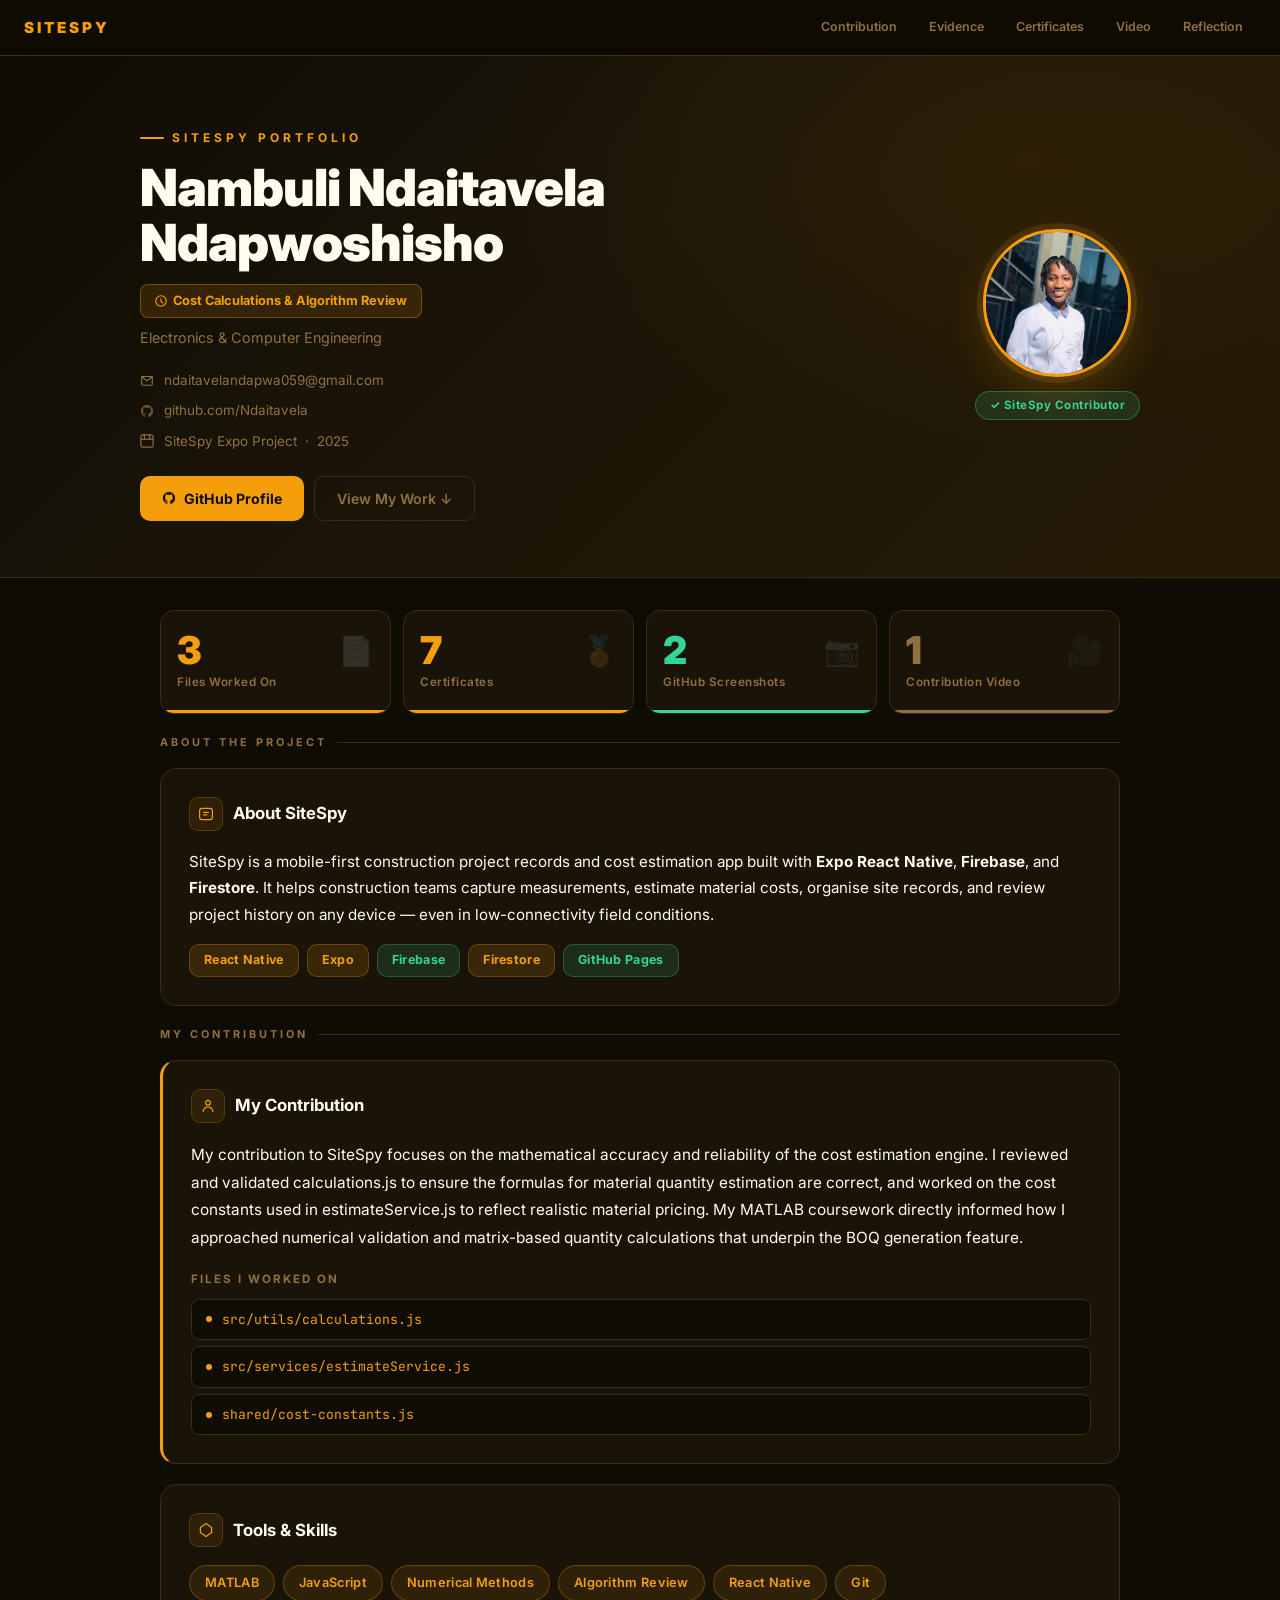
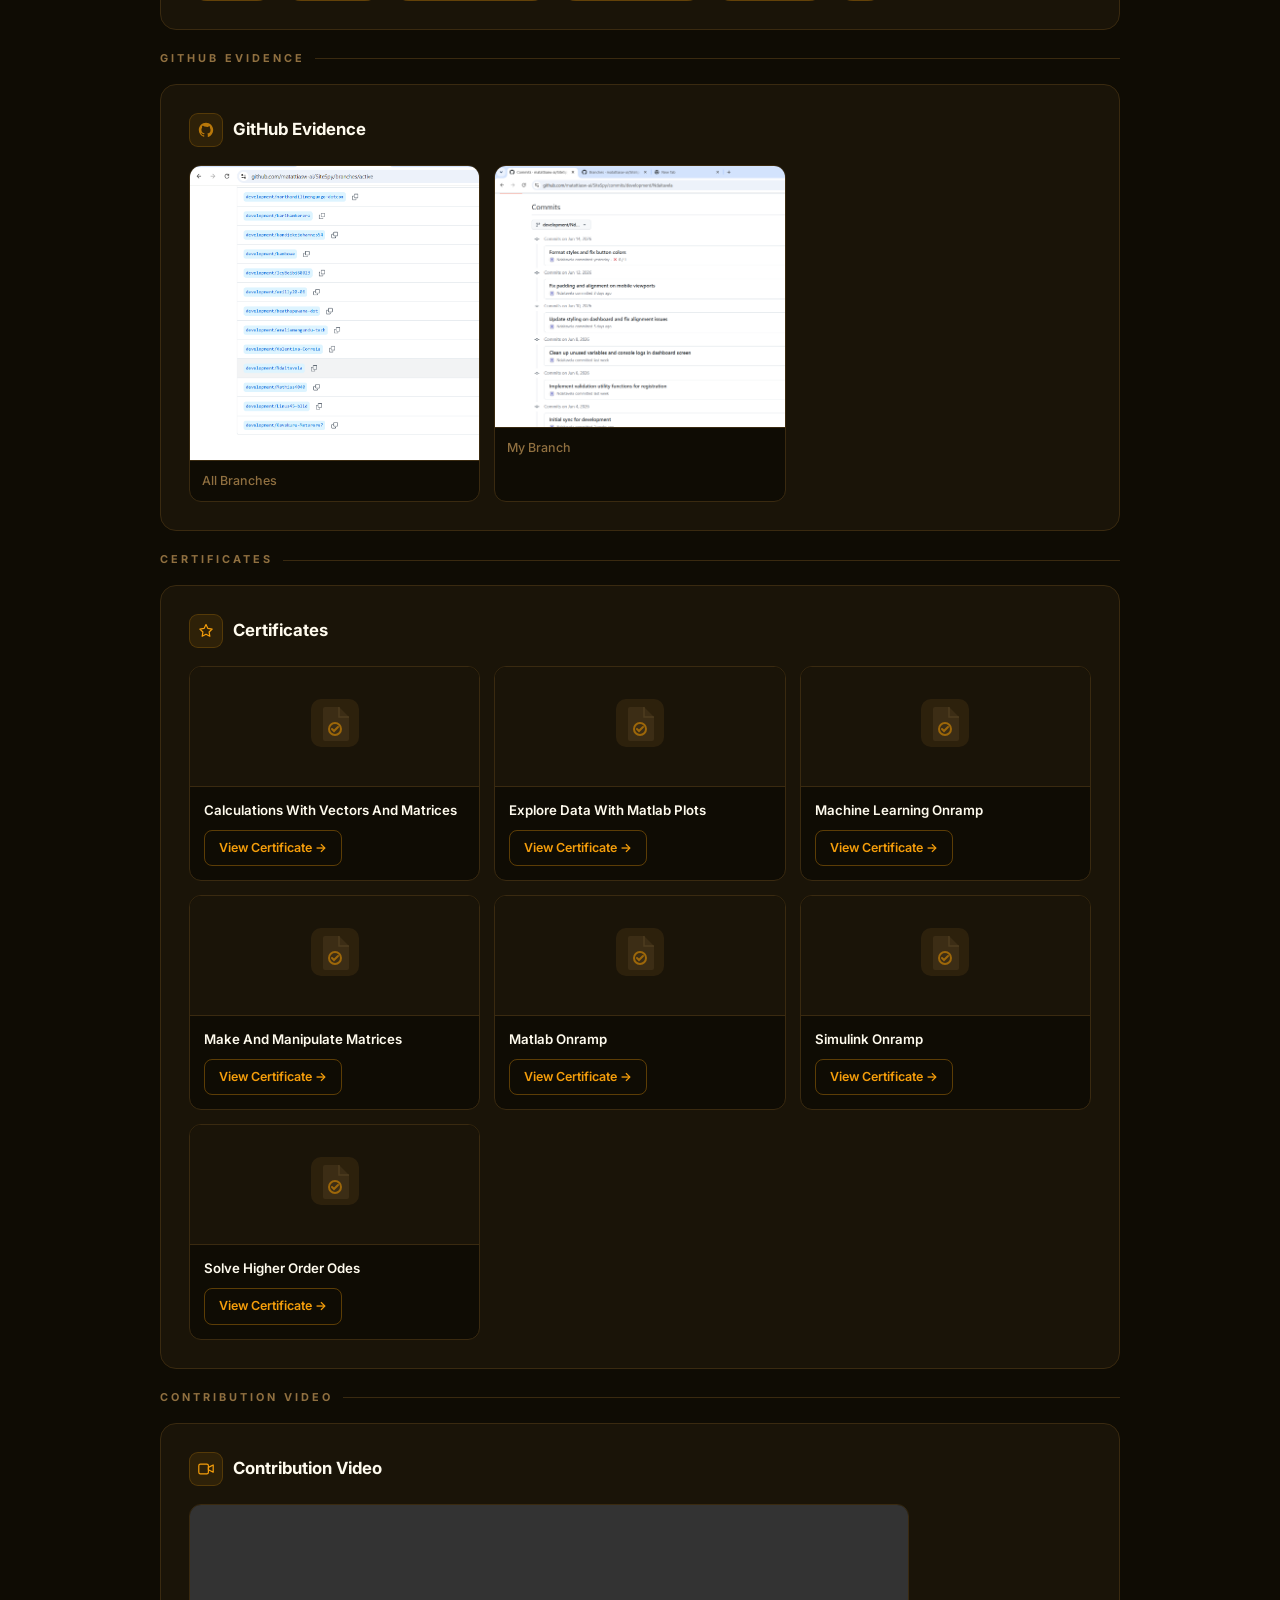
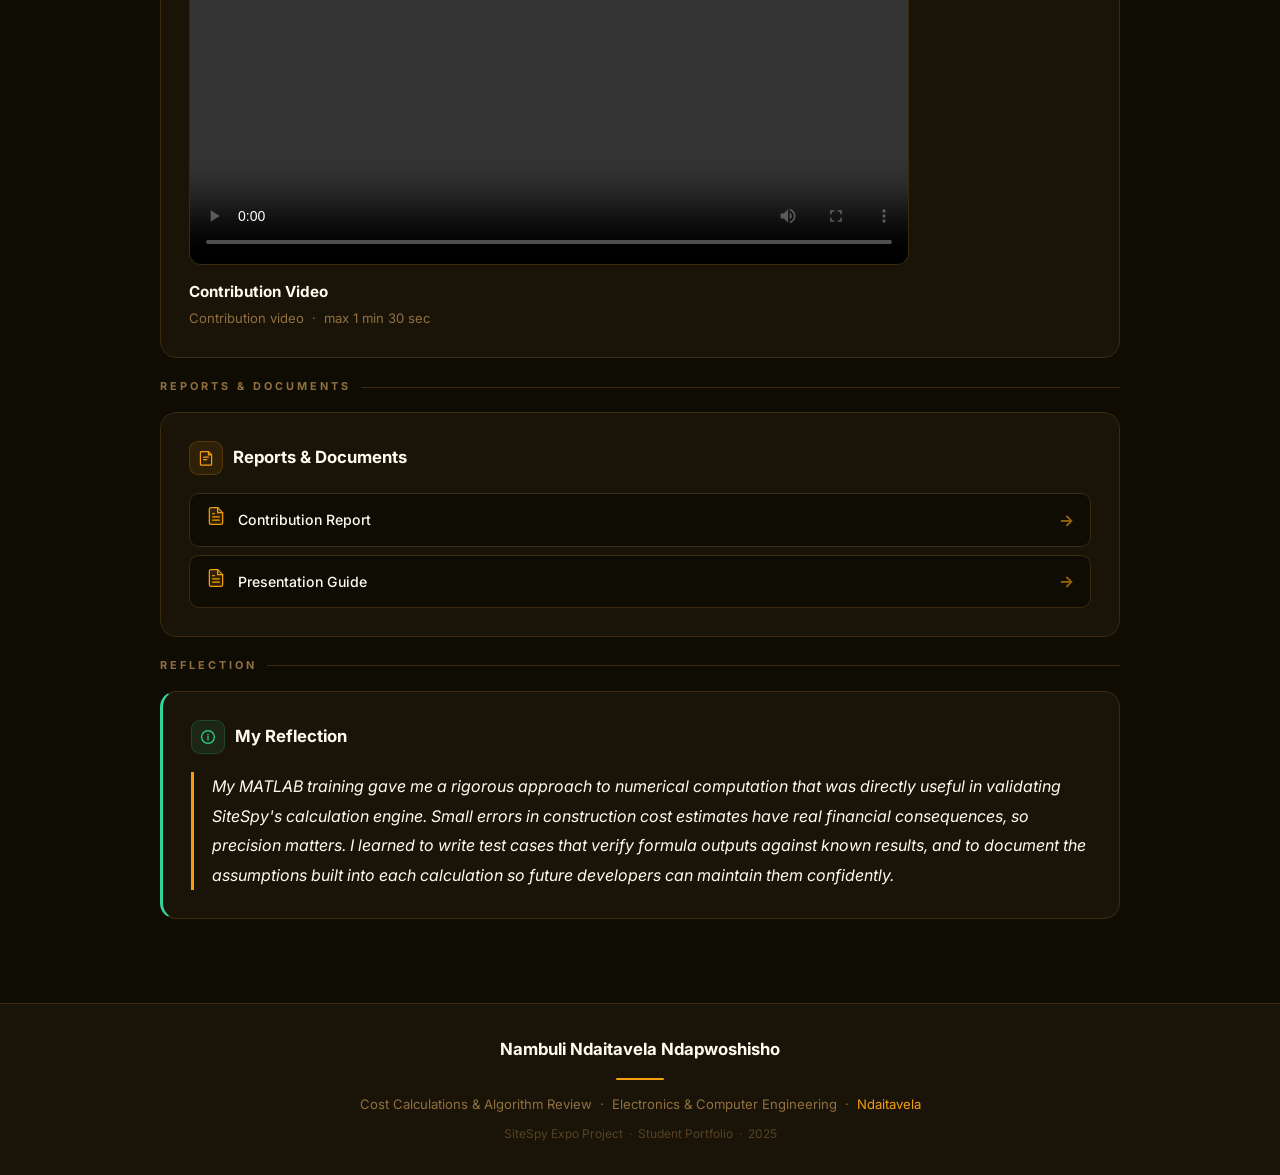
==== commit 7cfbb41a: "feat: premium SiteSpy portfolio overhaul" ====
--- a/index.html
+++ b/index.html
@@ -1,3 +1,4 @@
+<!-- DEPLOY_MARKER: nambulindaitavelaportfolio 20260616T072757Z 1f1fe04b -->
 <!DOCTYPE html>
 <html lang="en">
 <head>
@@ -37,6 +38,8 @@
       line-height: 1.65;
       overflow-x: hidden;
     }
+    a { color: #F59E0B; text-decoration: none; }
+    a:hover { text-decoration: underline; }
     ::selection { background: #F59E0B44; color: var(--text); }
 
     /* ── SPLASH ── */
@@ -162,30 +165,27 @@
       display: flex; align-items: center; gap: 10px;
       font-size: 0.84rem; color: #907040;
     }
-    .meta-row svg { flex-shrink: 0; opacity: 0.7; }
-    .meta-row a { color: #FFFBEE; font-weight: 500; transition: color 0.2s; }
-    .meta-row a:hover { color: #F59E0B; text-decoration: none; }
+    .meta-row a { color: #907040; }
+    .meta-row a:hover { color: #F59E0B; }
     .hero-actions { display: flex; flex-wrap: wrap; gap: 10px; }
     .btn-primary {
       display: inline-flex; align-items: center; gap: 8px;
       background: #F59E0B; color: #0F0C04;
-      font-weight: 700; font-size: 0.88rem;
-      padding: 11px 22px; border-radius: 10px;
-      border: none; cursor: pointer;
-      transition: transform 0.2s ease, box-shadow 0.2s ease;
-      text-decoration: none;
-      box-shadow: 0 4px 20px #F59E0B44;
-    }
-    .btn-primary:hover { transform: translateY(-2px); box-shadow: 0 8px 30px #F59E0B66; text-decoration: none; }
+      font-size: 0.88rem; font-weight: 700;
+      padding: 10px 22px; border-radius: 10px;
+      transition: opacity 0.2s, transform 0.15s; text-decoration: none;
+    }
+    .btn-primary:hover { opacity: 0.88; transform: translateY(-1px); text-decoration: none; }
     .btn-ghost {
       display: inline-flex; align-items: center; gap: 8px;
-      background: transparent;
-      border: 1px solid #3A2A10; color: #FFFBEE;
-      font-weight: 600; font-size: 0.88rem;
-      padding: 11px 22px; border-radius: 10px;
-      transition: all 0.2s ease; text-decoration: none;
-    }
-    .btn-ghost:hover { border-color: #F59E0B; color: #F59E0B; transform: translateY(-2px); text-decoration: none; }
+      border: 1px solid #3A2A10; color: #907040;
+      font-size: 0.88rem; font-weight: 600;
+      padding: 10px 22px; border-radius: 10px;
+      transition: all 0.2s; text-decoration: none;
+    }
+    .btn-ghost:hover { border-color: #F59E0B44; color: #FFFBEE; text-decoration: none; }
+
+    /* ── AVATAR / PROFILE IMAGE ── */
     .profile-img {
       width: 148px; height: 148px; border-radius: 50%;
       object-fit: cover;
@@ -506,7 +506,7 @@
         </div>
         <div class="meta-row">
           <svg viewBox="0 0 16 16" fill="none" width="14" height="14"><path d="M13 1H3a2 2 0 0 0-2 2v10a2 2 0 0 0 2 2h10a2 2 0 0 0 2-2V3a2 2 0 0 0-2-2z" stroke="currentColor" stroke-width="1.3"/><path d="M1 6h14" stroke="currentColor" stroke-width="1.3"/><path d="M5 1v5M11 1v5" stroke="currentColor" stroke-width="1.3" stroke-linecap="round"/></svg>
-          <span>SiteSpy Expo Project &nbsp;·&nbsp; 2025</span>
+          <span>SiteSpy Expo Project &nbsp;&middot;&nbsp; 2025</span>
         </div>
       </div>
       <div class="hero-actions">
@@ -694,13 +694,13 @@
       <h2>Contribution Video</h2>
     </div>
     <div class="video-wrap reveal">
-          <video controls preload="metadata" class="video-player" poster="">
+          <video controls preload="metadata" class="video-player">
             <source src="../assets/videos/contribution-video/contribution-video.mp4" type="video/mp4">
             <p>Your browser does not support video. <a href="../assets/videos/contribution-video/contribution-video.mp4">Download it here</a>.</p>
           </video>
           <div class="video-meta">
             <p class="video-label">Contribution Video</p>
-            <p class="video-sub">Contribution video &nbsp;·&nbsp; max 1 min 30 sec</p>
+            <p class="video-sub">Contribution video &nbsp;&middot;&nbsp; max 1 min 30 sec</p>
           </div>
         </div>
   </div>
@@ -774,7 +774,6 @@
   reveals.forEach(function(el) { io.observe(el); });
 
   // Active nav link on scroll
-  var sections = document.querySelectorAll("section, [id]");
   var navLinks = document.querySelectorAll(".nav-link");
   window.addEventListener("scroll", function() {
     var scrollY = window.scrollY + 80;
